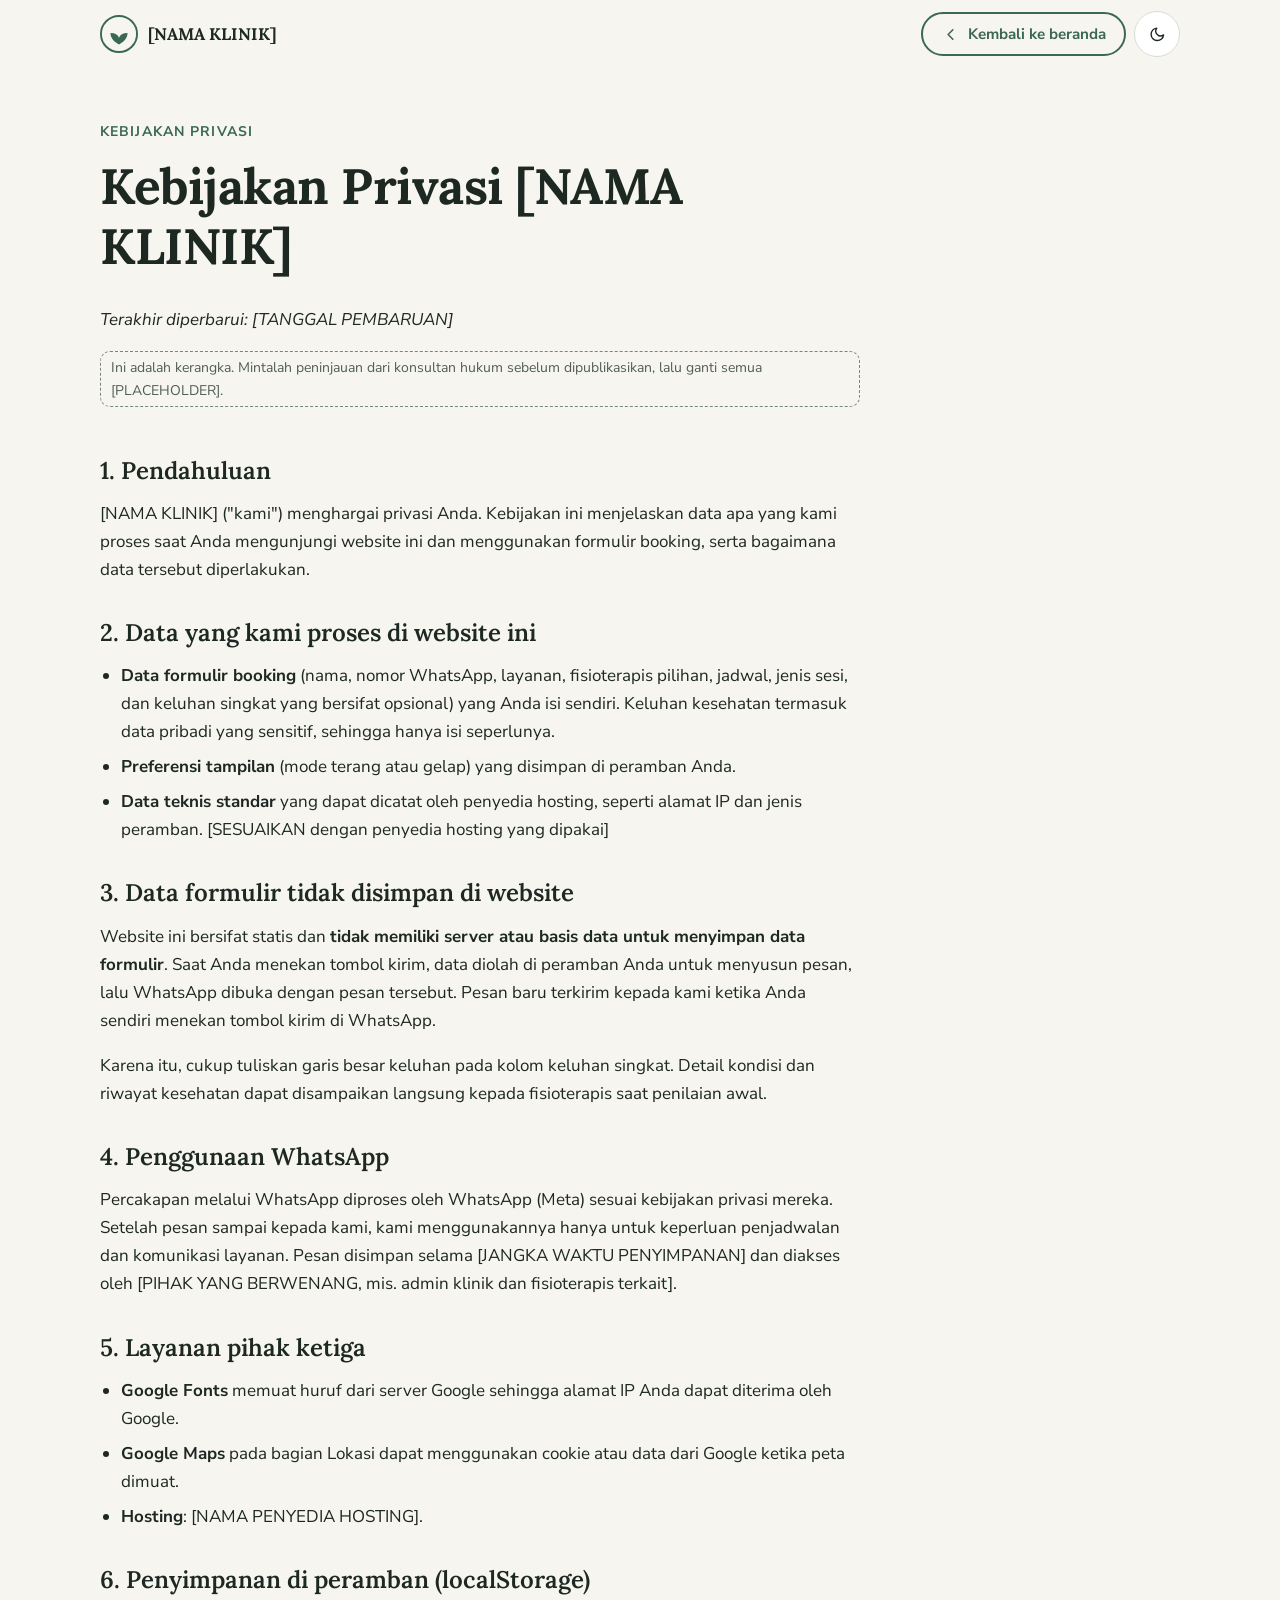
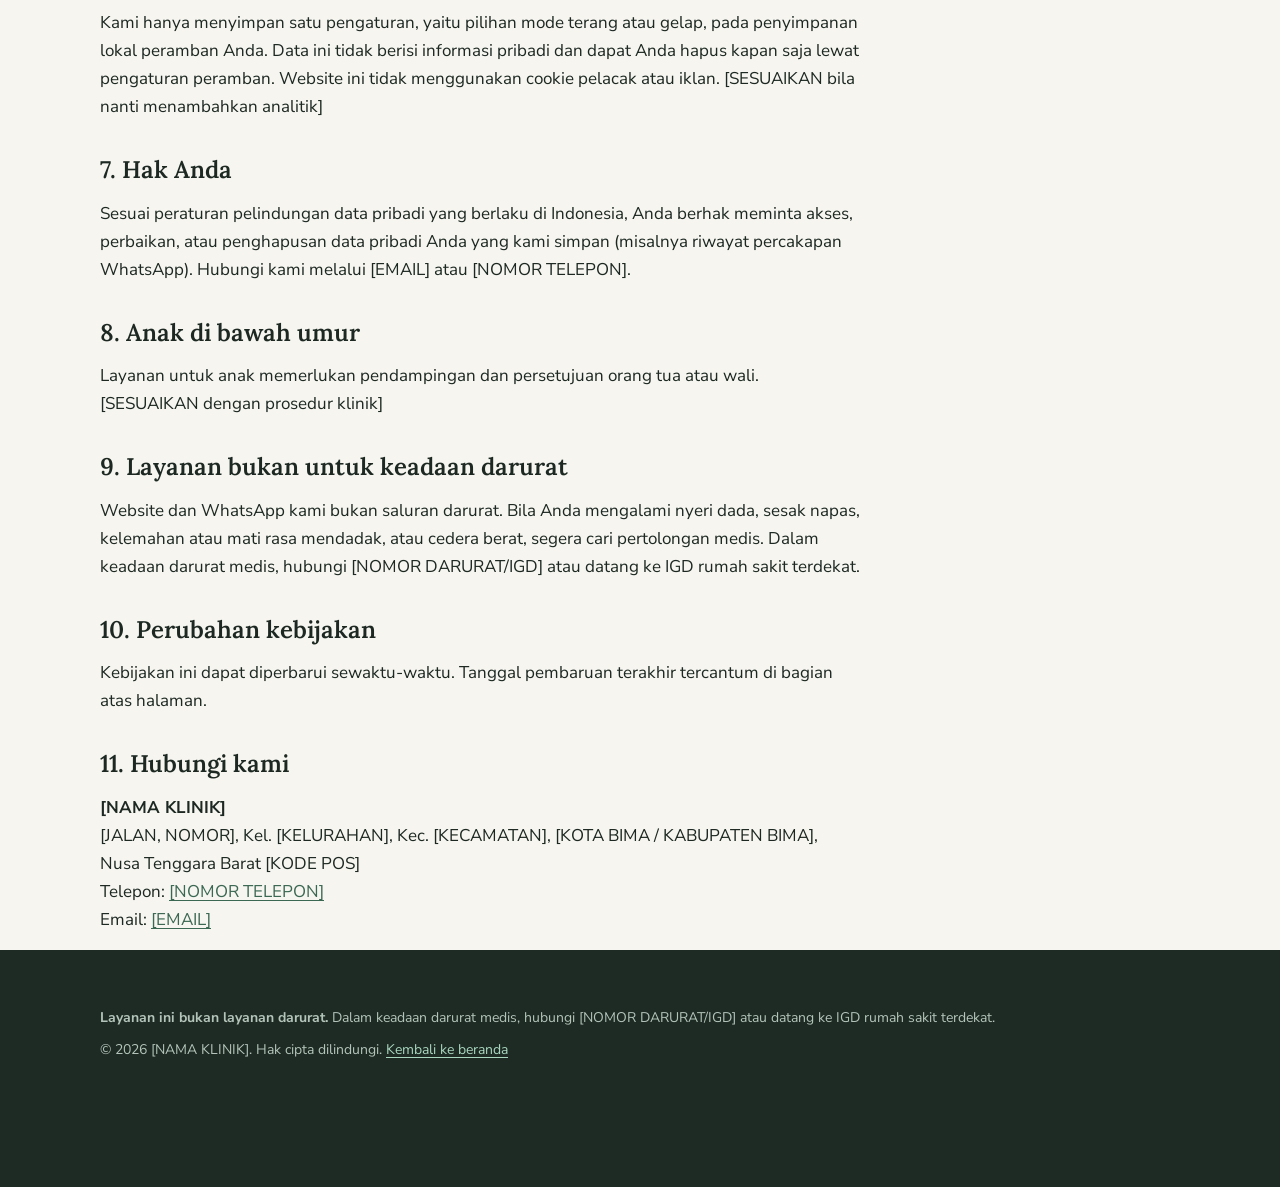
==== privacy.html @ cfab941a "feat: landing page statis klinik fisioterapi Bima, NTB Landing page HTML/CSS/JS vanilla siap deploy " ====
<!DOCTYPE html>
<html lang="id" data-theme="light">
<head>
  <meta charset="utf-8">
  <meta name="viewport" content="width=device-width, initial-scale=1">
  <script>
    (function () {
      var root = document.documentElement, theme = null;
      root.classList.add('js');
      try { theme = localStorage.getItem('theme'); } catch (e) {}
      if (theme !== 'light' && theme !== 'dark') {
        theme = window.matchMedia && window.matchMedia('(prefers-color-scheme: dark)').matches ? 'dark' : 'light';
      }
      root.setAttribute('data-theme', theme);
    })();
  </script>

  <!-- GANTI: [NAMA KLINIK], [DOMAIN] -->
  <title>Kebijakan Privasi | [NAMA KLINIK] Bima, NTB</title>
  <meta name="description" content="Kebijakan privasi [NAMA KLINIK], Bima, NTB: data formulir booking tidak disimpan di website dan dikirim langsung melalui WhatsApp.">
  <meta name="robots" content="index, follow">
  <link rel="canonical" href="https://[DOMAIN]/privacy.html">
  <meta name="theme-color" content="#f6f5f0" media="(prefers-color-scheme: light)">
  <meta name="theme-color" content="#111714" media="(prefers-color-scheme: dark)">
  <meta name="color-scheme" content="light dark">
  <meta property="og:type" content="website">
  <meta property="og:locale" content="id_ID">
  <meta property="og:title" content="Kebijakan Privasi | [NAMA KLINIK]">
  <meta property="og:description" content="Bagaimana [NAMA KLINIK] memperlakukan data Anda.">
  <meta property="og:url" content="https://[DOMAIN]/privacy.html">
  <meta property="og:image" content="https://[DOMAIN]/assets/og-image-fisioterapi-bima.png">
  <meta name="twitter:card" content="summary_large_image">
  <link rel="icon" href="assets/favicon.svg" type="image/svg+xml">
  <link rel="apple-touch-icon" href="assets/apple-touch-icon.png">

  <link rel="preconnect" href="https://fonts.googleapis.com">
  <link rel="preconnect" href="https://fonts.gstatic.com" crossorigin>
  <link rel="stylesheet" href="https://fonts.googleapis.com/css2?family=Lora:wght@500;600;700&family=Nunito+Sans:wght@400;600;700;800&display=swap" media="print" onload="this.media='all'">
  <noscript><link rel="stylesheet" href="https://fonts.googleapis.com/css2?family=Lora:wght@500;600;700&family=Nunito+Sans:wght@400;600;700;800&display=swap"></noscript>
  <link rel="stylesheet" href="css/style.css">
  <script src="js/main.js" defer></script>

  <script type="application/ld+json">
  {
    "@context": "https://schema.org",
    "@type": "BreadcrumbList",
    "itemListElement": [
      { "@type": "ListItem", "position": 1, "name": "Beranda", "item": "https://[DOMAIN]/" },
      { "@type": "ListItem", "position": 2, "name": "Kebijakan Privasi", "item": "https://[DOMAIN]/privacy.html" }
    ]
  }
  </script>
</head>

<body>
  <a class="skip-link" href="#konten">Lewati ke konten</a>

  <svg width="0" height="0" style="position:absolute" aria-hidden="true" focusable="false">
    <defs>
      <symbol id="i-sun" viewBox="0 0 24 24"><circle cx="12" cy="12" r="4"/><path d="M12 2v2M12 20v2M4.93 4.93l1.41 1.41M17.66 17.66l1.41 1.41M2 12h2M20 12h2M6.34 17.66l-1.41 1.41M19.07 4.93l-1.41 1.41"/></symbol>
      <symbol id="i-moon" viewBox="0 0 24 24"><path d="M21 12.79A9 9 0 1 1 11.21 3 7 7 0 0 0 21 12.79z"/></symbol>
      <symbol id="i-left" viewBox="0 0 24 24"><path d="m15 18-6-6 6-6"/></symbol>
    </defs>
  </svg>

  <header class="site-header" id="top">
    <div class="container header-inner">
      <a class="brand" href="index.html" aria-label="[NAMA KLINIK] - ke beranda">
        <svg class="brand-mark" viewBox="0 0 40 40" aria-hidden="true" focusable="false">
          <circle cx="20" cy="20" r="19" fill="none" stroke="currentColor" stroke-width="2"/>
          <path d="M20 31c-6-3-9-7.5-9-12 5 0 8 1.8 9 5 1-3.2 4-5 9-5 0 4.5-3 9-9 12z" fill="currentColor"/>
        </svg>
        <span>[NAMA KLINIK]</span>
      </a>
      <div class="header-actions">
        <a class="btn btn-outline btn-sm" href="index.html"><svg class="icon" aria-hidden="true"><use href="#i-left"/></svg> Kembali ke beranda</a>
        <button class="icon-btn theme-toggle" id="theme-toggle" type="button" aria-label="Beralih ke mode gelap">
          <svg class="icon icon-moon" aria-hidden="true"><use href="#i-moon"/></svg>
          <svg class="icon icon-sun" aria-hidden="true"><use href="#i-sun"/></svg>
        </button>
      </div>
    </div>
  </header>

  <main id="konten" class="section page-top">
    <div class="container">
      <article class="prose">
        <p class="eyebrow">Kebijakan Privasi</p>
        <h1>Kebijakan Privasi [NAMA KLINIK]</h1>
        <p><em>Terakhir diperbarui: [TANGGAL PEMBARUAN]</em></p>
        <p class="placeholder-note">Ini adalah kerangka. Mintalah peninjauan dari konsultan hukum sebelum dipublikasikan, lalu ganti semua [PLACEHOLDER].</p>

        <h2>1. Pendahuluan</h2>
        <p>[NAMA KLINIK] ("kami") menghargai privasi Anda. Kebijakan ini menjelaskan data apa yang kami proses saat Anda mengunjungi website ini dan menggunakan formulir booking, serta bagaimana data tersebut diperlakukan.</p>

        <h2>2. Data yang kami proses di website ini</h2>
        <ul>
          <li><strong>Data formulir booking</strong> (nama, nomor WhatsApp, layanan, fisioterapis pilihan, jadwal, jenis sesi, dan keluhan singkat yang bersifat opsional) yang Anda isi sendiri. Keluhan kesehatan termasuk data pribadi yang sensitif, sehingga hanya isi seperlunya.</li>
          <li><strong>Preferensi tampilan</strong> (mode terang atau gelap) yang disimpan di peramban Anda.</li>
          <li><strong>Data teknis standar</strong> yang dapat dicatat oleh penyedia hosting, seperti alamat IP dan jenis peramban. [SESUAIKAN dengan penyedia hosting yang dipakai]</li>
        </ul>

        <h2>3. Data formulir tidak disimpan di website</h2>
        <p>Website ini bersifat statis dan <strong>tidak memiliki server atau basis data untuk menyimpan data formulir</strong>. Saat Anda menekan tombol kirim, data diolah di peramban Anda untuk menyusun pesan, lalu WhatsApp dibuka dengan pesan tersebut. Pesan baru terkirim kepada kami ketika Anda sendiri menekan tombol kirim di WhatsApp.</p>
        <p>Karena itu, cukup tuliskan garis besar keluhan pada kolom keluhan singkat. Detail kondisi dan riwayat kesehatan dapat disampaikan langsung kepada fisioterapis saat penilaian awal.</p>

        <h2>4. Penggunaan WhatsApp</h2>
        <p>Percakapan melalui WhatsApp diproses oleh WhatsApp (Meta) sesuai kebijakan privasi mereka. Setelah pesan sampai kepada kami, kami menggunakannya hanya untuk keperluan penjadwalan dan komunikasi layanan. Pesan disimpan selama [JANGKA WAKTU PENYIMPANAN] dan diakses oleh [PIHAK YANG BERWENANG, mis. admin klinik dan fisioterapis terkait].</p>

        <h2>5. Layanan pihak ketiga</h2>
        <ul>
          <li><strong>Google Fonts</strong> memuat huruf dari server Google sehingga alamat IP Anda dapat diterima oleh Google.</li>
          <li><strong>Google Maps</strong> pada bagian Lokasi dapat menggunakan cookie atau data dari Google ketika peta dimuat.</li>
          <li><strong>Hosting</strong>: [NAMA PENYEDIA HOSTING].</li>
        </ul>

        <h2>6. Penyimpanan di peramban (localStorage)</h2>
        <p>Kami hanya menyimpan satu pengaturan, yaitu pilihan mode terang atau gelap, pada penyimpanan lokal peramban Anda. Data ini tidak berisi informasi pribadi dan dapat Anda hapus kapan saja lewat pengaturan peramban. Website ini tidak menggunakan cookie pelacak atau iklan. [SESUAIKAN bila nanti menambahkan analitik]</p>

        <h2>7. Hak Anda</h2>
        <p>Sesuai peraturan pelindungan data pribadi yang berlaku di Indonesia, Anda berhak meminta akses, perbaikan, atau penghapusan data pribadi Anda yang kami simpan (misalnya riwayat percakapan WhatsApp). Hubungi kami melalui [EMAIL] atau [NOMOR TELEPON].</p>

        <h2>8. Anak di bawah umur</h2>
        <p>Layanan untuk anak memerlukan pendampingan dan persetujuan orang tua atau wali. [SESUAIKAN dengan prosedur klinik]</p>

        <h2>9. Layanan bukan untuk keadaan darurat</h2>
        <p>Website dan WhatsApp kami bukan saluran darurat. Bila Anda mengalami nyeri dada, sesak napas, kelemahan atau mati rasa mendadak, atau cedera berat, segera cari pertolongan medis. Dalam keadaan darurat medis, hubungi [NOMOR DARURAT/IGD] atau datang ke IGD rumah sakit terdekat.</p>

        <h2>10. Perubahan kebijakan</h2>
        <p>Kebijakan ini dapat diperbarui sewaktu-waktu. Tanggal pembaruan terakhir tercantum di bagian atas halaman.</p>

        <h2>11. Hubungi kami</h2>
        <address>
          <strong>[NAMA KLINIK]</strong><br>
          [JALAN, NOMOR], Kel. [KELURAHAN], Kec. [KECAMATAN], [KOTA BIMA / KABUPATEN BIMA], Nusa Tenggara Barat [KODE POS]<br>
          Telepon: <a href="#" data-tel-link><span data-config-text="phone">[NOMOR TELEPON]</span></a><br>
          Email: <a href="#" data-mail-link><span data-config-text="email">[EMAIL]</span></a>
        </address>
      </article>
    </div>
  </main>

  <footer class="site-footer">
    <div class="container">
      <div class="footer-bottom" style="border-top:0;margin-top:0;padding-top:0">
        <p><strong>Layanan ini bukan layanan darurat.</strong> Dalam keadaan darurat medis, hubungi [NOMOR DARURAT/IGD] atau datang ke IGD rumah sakit terdekat.</p>
        <p>&copy; <span data-year>2026</span> [NAMA KLINIK]. Hak cipta dilindungi. <a href="index.html">Kembali ke beranda</a></p>
      </div>
    </div>
  </footer>
</body>
</html>
---- css/style.css ----
/* =====================================================================
   style.css — Landing page klinik terapi, Bima (NTB)
   Struktur:
   1. Design tokens (warna, font, ukuran)  <-- GANTI WARNA BRAND DI SINI
   2. Reset & dasar
   3. Layout & utilitas
   4. Tombol & ikon
   5. Header & navigasi
   6. Hero
   7. Section: Tentang, Layanan, Tim, Alur, Paket
   8. Testimoni (carousel), FAQ
   9. Form booking, Lokasi, Footer
   10. FAB (WhatsApp & kembali ke atas), animasi, halaman privasi
   Semua warna WAJIB lewat CSS variables di bagian 1.
   ===================================================================== */

/* ---------- 1. DESIGN TOKENS ---------- */
:root {
  color-scheme: light;

  /* Font (maks. 2 keluarga, dengan fallback) */
  --font-body: "Nunito Sans", system-ui, -apple-system, "Segoe UI", Roboto, "Helvetica Neue", Arial, sans-serif;
  --font-head: "Lora", Georgia, "Times New Roman", serif;

  /* Ukuran */
  --container: 1120px;
  --radius: 18px;
  --radius-sm: 10px;
  --header-h: 68px;

  /* Warna — MODE TERANG (palet sage green + soft blue + warm neutral) */
  --bg: #f6f5f0;
  --bg-alt: #ecf0ea;
  --surface: #ffffff;
  --surface-2: #f1f4ef;
  --text: #1d2822;
  --muted: #505e56;
  --line: #d5ddd6;
  --field-border: #78877e;

  --primary: #3b6853;
  --primary-hover: #2d5241;
  --on-primary: #ffffff;
  --primary-soft: #dfebe3;
  --accent: #4c7ba8;
  --accent-soft: #dce8f3;

  --wa: #1b7f55;
  --wa-hover: #146542;
  --on-wa: #ffffff;

  --ok: #1b7f55;
  --closed: #b3402f;
  --danger: #b3261e;
  --focus: #1f5fbf;

  --warn-bg: #fff4db;
  --warn-text: #5c4300;
  --warn-line: #e8d29a;

  --header-bg: color-mix(in srgb, var(--bg) 88%, transparent);
  --shadow: 0 8px 28px rgba(29, 40, 34, 0.09);
  --shadow-sm: 0 2px 8px rgba(29, 40, 34, 0.07);

  --footer-bg: #1d2b24;
  --footer-text: #e4ece7;
  --footer-muted: #b4c4ba;
  --footer-link: #a9d6bf;
  --footer-line: #34463c;

  --img-filter: none;
}

/* Warna — MODE GELAP */
[data-theme="dark"] {
  color-scheme: dark;

  --bg: #111714;
  --bg-alt: #161e1a;
  --surface: #1b241f;
  --surface-2: #222d27;
  --text: #e9efeb;
  --muted: #aab9b0;
  --line: #33423a;
  --field-border: #7e9087;

  --primary: #8ec5aa;
  --primary-hover: #a6d4be;
  --on-primary: #0d1a13;
  --primary-soft: #243a2f;
  --accent: #86b1db;
  --accent-soft: #22364a;

  --wa: #4fc38a;
  --wa-hover: #6ad3a0;
  --on-wa: #07150e;

  --ok: #5fd39a;
  --closed: #f08a78;
  --danger: #ff9c8f;
  --focus: #8db8ff;

  --warn-bg: #352b10;
  --warn-text: #f3dfa6;
  --warn-line: #5b4a1c;

  --shadow: 0 8px 28px rgba(0, 0, 0, 0.4);
  --shadow-sm: 0 2px 8px rgba(0, 0, 0, 0.35);

  --footer-bg: #0c110f;
  --footer-text: #e4ece7;
  --footer-muted: #a9b9af;
  --footer-link: #9fd2b8;
  --footer-line: #25322b;

  --img-filter: brightness(0.9) contrast(1.02);
}

/* ---------- 2. RESET & DASAR ---------- */
*, *::before, *::after { box-sizing: border-box; }

html {
  -webkit-text-size-adjust: 100%;
  scroll-padding-top: calc(var(--header-h) + 12px);
}
@media (prefers-reduced-motion: no-preference) {
  html { scroll-behavior: smooth; }
}

body {
  margin: 0;
  font-family: var(--font-body);
  font-size: 1.0625rem;
  line-height: 1.65;
  color: var(--text);
  background: var(--bg);
  overflow-x: hidden;
}

img, svg { max-width: 100%; }
img { height: auto; display: block; }
[data-theme="dark"] img, [data-theme="dark"] .illus { filter: var(--img-filter); }

h1, h2, h3, h4 { font-family: var(--font-head); line-height: 1.2; margin: 0 0 .6em; color: var(--text); }
h4 { font-size: 1.2rem; font-weight: 600; margin-bottom: .4em; }
h1 { font-size: clamp(2rem, 5.2vw, 3.1rem); font-weight: 700; letter-spacing: -0.01em; }
h2 { font-size: clamp(1.65rem, 3.8vw, 2.25rem); font-weight: 600; }
h3 { font-size: 1.2rem; font-weight: 600; }
p { margin: 0 0 1em; }
ul, ol { margin: 0; padding: 0; }

a { color: var(--primary); text-underline-offset: 0.2em; }
a:hover { color: var(--primary-hover); }

:focus-visible {
  outline: 3px solid var(--focus);
  outline-offset: 3px;
  border-radius: 6px;
}

.skip-link {
  position: absolute; left: 12px; top: -80px; z-index: 200;
  background: var(--primary); color: var(--on-primary);
  padding: .7rem 1.1rem; border-radius: var(--radius-sm); font-weight: 700; text-decoration: none;
}
.skip-link:focus { top: 12px; color: var(--on-primary); }

.visually-hidden {
  position: absolute !important; width: 1px; height: 1px; overflow: hidden;
  clip: rect(0 0 0 0); clip-path: inset(50%); white-space: nowrap;
}

/* Transisi warna saat ganti tema (kelas dipasang sebentar oleh JS) */
html.theme-anim *, html.theme-anim *::before, html.theme-anim *::after {
  transition: background-color .3s ease, color .3s ease, border-color .3s ease, fill .3s ease, stroke .3s ease !important;
}

/* ---------- 3. LAYOUT & UTILITAS ---------- */
.container { width: 100%; max-width: var(--container); margin-inline: auto; padding-inline: 20px; }

.section { padding-block: clamp(3.5rem, 8vw, 6rem); }
.section-alt { background: var(--bg-alt); }
.section-head { max-width: 680px; margin-bottom: 2.5rem; }
.section-head p { color: var(--muted); font-size: 1.1rem; margin-bottom: 0; }

.eyebrow {
  display: inline-block; margin: 0 0 .9rem;
  font-size: .875rem; font-weight: 700; letter-spacing: .08em; text-transform: uppercase;
  color: var(--primary);
}

.grid { display: grid; gap: 1.25rem; }
.grid-auto { grid-template-columns: repeat(auto-fit, minmax(min(100%, 300px), 1fr)); }

.card {
  background: var(--surface); border: 1px solid var(--line); border-radius: var(--radius);
  padding: 1.6rem; box-shadow: var(--shadow-sm);
}
.card h3 { margin-bottom: .4em; }
.card p:last-child { margin-bottom: 0; }

.placeholder-note {
  display: inline-block; font-size: .875rem; color: var(--muted);
  border: 1px dashed var(--field-border); border-radius: var(--radius-sm); padding: .25rem .6rem;
}

.badge {
  display: inline-block; font-size: .875rem; font-weight: 700;
  padding: .2rem .7rem; border-radius: 999px;
  background: var(--primary); color: var(--on-primary);
}

/* ---------- 4. TOMBOL & IKON ---------- */
.icon { width: 1.25em; height: 1.25em; flex: none; fill: none; stroke: currentColor; stroke-width: 2; stroke-linecap: round; stroke-linejoin: round; }

.btn {
  display: inline-flex; align-items: center; justify-content: center; gap: .55rem;
  min-height: 48px; padding: .7rem 1.4rem;
  font: inherit; font-weight: 700; line-height: 1.2; text-align: center; text-decoration: none;
  border: 2px solid transparent; border-radius: 999px; cursor: pointer;
  transition: background-color .2s, color .2s, border-color .2s, transform .2s;
}
.btn:hover { transform: translateY(-1px); }
.btn-wa { background: var(--wa); color: var(--on-wa); }
.btn-wa:hover { background: var(--wa-hover); color: var(--on-wa); }
.btn-primary { background: var(--primary); color: var(--on-primary); }
.btn-primary:hover { background: var(--primary-hover); color: var(--on-primary); }
.btn-outline { background: transparent; color: var(--primary); border-color: var(--primary); }
.btn-outline:hover { background: var(--primary-soft); color: var(--primary); }
.btn-block { width: 100%; }
.btn-sm { min-height: 44px; padding: .55rem 1.1rem; font-size: .95rem; }

.icon-btn {
  display: inline-grid; place-items: center; width: 46px; height: 46px; padding: 0;
  background: var(--surface); color: var(--text); border: 1.5px solid var(--line); border-radius: 50%; cursor: pointer;
}
.icon-btn:hover { background: var(--primary-soft); }

/* ---------- 5. HEADER & NAVIGASI ---------- */
.site-header {
  position: sticky; top: 0; z-index: 100;
  background: var(--header-bg);
  -webkit-backdrop-filter: saturate(1.4) blur(12px); backdrop-filter: saturate(1.4) blur(12px);
  border-bottom: 1px solid transparent;
}
.site-header.is-scrolled { border-bottom-color: var(--line); box-shadow: var(--shadow-sm); }
.header-inner { display: flex; align-items: center; gap: 1rem; min-height: var(--header-h); }

.brand { display: inline-flex; align-items: center; gap: .6rem; min-width: 0; text-decoration: none; color: var(--text); font-family: var(--font-head); font-weight: 700; font-size: 1.05rem; line-height: 1.2; margin-right: auto; }
.brand:hover { color: var(--text); }
/* Nama klinik panjang dibatasi 2 baris agar tinggi header tetap = --header-h */
.brand span { display: -webkit-box; -webkit-box-orient: vertical; -webkit-line-clamp: 2; line-clamp: 2; overflow: hidden; }
.brand-mark { width: 38px; height: 38px; color: var(--primary); flex: none; }

.nav ul { list-style: none; display: flex; gap: .25rem; }
.nav a:not(.btn) {
  display: block; padding: .5rem .8rem; border-radius: 999px;
  color: var(--text); text-decoration: none; font-weight: 600; font-size: .95rem;
}
.nav a:not(.btn):hover { background: var(--primary-soft); }
.nav a[aria-current="true"] { background: var(--primary-soft); color: var(--primary); }

.header-actions { display: flex; align-items: center; gap: .5rem; }
.nav-toggle { display: none; }

/* Ikon tema: bulan di mode terang, matahari di mode gelap */
.theme-toggle .icon-sun { display: none; }
[data-theme="dark"] .theme-toggle .icon-sun { display: block; }
[data-theme="dark"] .theme-toggle .icon-moon { display: none; }

/* Ikon hamburger berubah jadi "X" saat menu terbuka */
.nav-toggle .icon-close { display: none; }
.nav-toggle[aria-expanded="true"] .icon-close { display: block; }
.nav-toggle[aria-expanded="true"] .icon-menu { display: none; }

.nav-cta { margin-left: .75rem; white-space: nowrap; }

/* Breakpoint nav desktop = 1181px (7 tautan + CTA + nama klinik panjang butuh ±1100px). Samakan dengan js/main.js */
@media (min-width: 1181px) {
  .nav { display: flex; align-items: center; order: 2; }
  .header-actions { order: 3; }
}
@media (max-width: 1180px) {
  .js .nav-toggle { display: inline-grid; }
  .nav { order: 4; }
  .js .nav {
    display: none; position: absolute; left: 0; right: 0; top: 100%;
    background: var(--surface); border-bottom: 1px solid var(--line); box-shadow: var(--shadow);
    padding: 1rem 20px 1.4rem; max-height: calc(100vh - var(--header-h)); overflow-y: auto;
  }
  .js .nav.is-open { display: block; }
  .nav ul { flex-direction: column; margin-bottom: 1rem; }
  .nav a:not(.btn) { padding: .8rem 1rem; border-radius: var(--radius-sm); }
  .nav-cta { margin-left: 0; width: 100%; }
}
@media (max-width: 1180px) {
  html:not(.js) .nav { width: 100%; padding-bottom: 1rem; }
  html:not(.js) .header-inner { flex-wrap: wrap; }
  html:not(.js) .nav ul { flex-direction: row; flex-wrap: wrap; }
}

/* ---------- 6. HERO ---------- */
.hero {
  padding-block: clamp(2.5rem, 7vw, 5rem) clamp(2rem, 5vw, 3.5rem);
  background: linear-gradient(180deg, var(--primary-soft) 0%, var(--bg) 100%);
}
.hero-grid { display: grid; gap: 2.5rem; align-items: center; }
.hero .lead { font-size: 1.15rem; color: var(--muted); max-width: 40ch; }
.cta-row { display: flex; flex-wrap: wrap; gap: .8rem; margin: 1.6rem 0 1.4rem; }
@media (max-width: 600px) { .cta-row .btn { flex: 1 1 100%; } }
.hero-points { list-style: none; display: grid; gap: .5rem; margin-bottom: 1.2rem; }
.hero-points li { display: flex; gap: .6rem; align-items: flex-start; color: var(--text); }
.hero-points .icon { color: var(--primary); margin-top: .2em; }
.hero-art { width: 100%; max-width: 520px; margin-inline: auto; }

.open-status {
  display: inline-flex; align-items: center; gap: .55rem;
  background: var(--surface); border: 1px solid var(--line); border-radius: 999px;
  padding: .35rem .9rem; font-size: .95rem; font-weight: 600; margin: 0;
}
.status-dot { width: 10px; height: 10px; border-radius: 50%; background: var(--muted); flex: none; }
.open-status.is-open .status-dot { background: var(--ok); }
.open-status.is-closed .status-dot { background: var(--closed); }

@media (min-width: 900px) {
  .hero-grid { grid-template-columns: 1.1fr .9fr; gap: 3rem; }
}

/* ---------- 7. TENTANG, LAYANAN, TIM, ALUR, PAKET ---------- */
.about-grid { display: grid; gap: 2rem; }
@media (min-width: 900px) { .about-grid { grid-template-columns: 1fr 1fr; gap: 3rem; } }
.vision {
  font-family: var(--font-head); font-size: 1.3rem; line-height: 1.5;
  border-left: 4px solid var(--primary); padding-left: 1.2rem; margin: 1.5rem 0;
}
.values { list-style: none; display: grid; gap: 1rem; grid-template-columns: repeat(auto-fit, minmax(min(100%, 220px), 1fr)); margin-top: 1.5rem; }
.values li { display: flex; gap: .8rem; align-items: flex-start; }
.values strong { display: block; }
.values span { color: var(--muted); font-size: .95rem; }

.icon-badge {
  display: grid; place-items: center; width: 48px; height: 48px; border-radius: 50%;
  background: var(--primary-soft); color: var(--primary); flex: none; margin-bottom: 1rem;
}
.values .icon-badge { margin-bottom: 0; width: 42px; height: 42px; }
.approach .card { background: var(--surface); }

.service { display: flex; flex-direction: column; }
.service-meta { margin: .8rem 0 1.2rem; display: grid; gap: .7rem; font-size: .95rem; color: var(--muted); }
.service-meta dt { font-weight: 700; color: var(--text); }
.service-meta dd { margin: 0; }
.service .btn { margin-top: auto; }

.therapist { text-align: center; display: flex; flex-direction: column; }
.therapist img { width: 100%; max-width: 220px; aspect-ratio: 1; object-fit: cover; border-radius: 50%; margin: 0 auto 1.1rem; border: 4px solid var(--primary-soft); }
.therapist .role { color: var(--primary); font-weight: 700; margin-bottom: .3rem; }
.therapist .license { font-size: .875rem; color: var(--muted); }
.therapist .btn { margin-top: auto; }

/* Stepper alur konsultasi: vertikal di ponsel, horizontal di desktop */
.steps { list-style: none; display: grid; gap: 1.5rem; counter-reset: step; }
.step { position: relative; padding-left: 66px; counter-increment: step; }
.step::before {
  content: counter(step); position: absolute; left: 0; top: 0;
  display: grid; place-items: center; width: 46px; height: 46px; border-radius: 50%;
  background: var(--primary); color: var(--on-primary); font-weight: 800; font-size: 1.1rem;
}
.step::after { content: ""; position: absolute; left: 22px; top: 52px; bottom: -1.5rem; width: 2px; background: var(--line); }
.step:last-child::after { display: none; }
.step h3 { margin-bottom: .25em; }
.step p { margin: 0; color: var(--muted); }
@media (min-width: 900px) {
  .steps { grid-template-columns: repeat(4, 1fr); }
  .step { padding-left: 0; padding-top: 66px; }
  .step::after { left: 60px; right: -1.5rem; top: 22px; bottom: auto; width: auto; height: 2px; }
}

.packages { align-items: stretch; }
.package { position: relative; display: flex; flex-direction: column; }
.package.featured { border: 2px solid var(--primary); box-shadow: var(--shadow); }
.package .badge { position: absolute; top: -.8rem; left: 1.4rem; }
.price { font-family: var(--font-head); font-size: 1.9rem; font-weight: 700; margin: .4rem 0 1rem; }
.price small { font-family: var(--font-body); font-size: .875rem; font-weight: 400; color: var(--muted); }
.checklist { list-style: none; display: grid; gap: .55rem; margin-bottom: 1.5rem; }
.checklist li { display: flex; gap: .6rem; align-items: flex-start; }
.checklist .icon { color: var(--primary); margin-top: .2em; }
.package .btn { margin-top: auto; }
.price-note { margin-top: 1.5rem; color: var(--muted); font-size: .95rem; }

/* ---------- 8. TESTIMONI & FAQ ---------- */
.carousel { max-width: 760px; margin-inline: auto; }
.carousel-track {
  display: flex; gap: 16px; overflow-x: auto; position: relative;
  scroll-snap-type: x mandatory; scrollbar-width: none; -webkit-overflow-scrolling: touch;
  border-radius: var(--radius);
}
.carousel-track::-webkit-scrollbar { display: none; }
.slide { flex: 0 0 100%; scroll-snap-align: start; margin: 0; }
.slide .card { height: 100%; padding: 2rem; }
.slide blockquote { margin: 0 0 1.2rem; font-family: var(--font-head); font-size: 1.2rem; line-height: 1.55; }
.slide figcaption { display: flex; align-items: center; gap: .8rem; font-weight: 700; }
.avatar-initial {
  display: grid; place-items: center; width: 44px; height: 44px; border-radius: 50%;
  background: var(--accent-soft); color: var(--text); font-weight: 800; font-size: .95rem;
}
.sample-tag { display: block; margin-top: 1rem; }
.carousel-controls { display: flex; align-items: center; justify-content: center; gap: .6rem; margin-top: 1.2rem; flex-wrap: wrap; }
.dots { display: flex; gap: .2rem; }
.dot { width: 44px; height: 44px; display: grid; place-items: center; background: none; border: 0; cursor: pointer; padding: 0; }
.dot::before { content: ""; width: 12px; height: 12px; border-radius: 50%; border: 2px solid var(--primary); background: transparent; }
.dot[aria-current="true"]::before { background: var(--primary); }
.carousel-controls .icon-btn { width: 44px; height: 44px; }

.faq-list { max-width: 820px; display: grid; gap: .8rem; }
.faq-item { background: var(--surface); border: 1px solid var(--line); border-radius: var(--radius-sm); }
.faq-item summary {
  display: flex; align-items: center; justify-content: space-between; gap: 1rem;
  min-height: 56px; padding: .8rem 1.2rem; cursor: pointer; list-style: none; font-weight: 700;
}
.faq-item summary::-webkit-details-marker { display: none; }
.faq-item summary .icon { color: var(--primary); transition: transform .25s; }
.faq-item[open] summary .icon { transform: rotate(180deg); }
.faq-item[open] summary { color: var(--primary); }
.faq-answer { padding: 0 1.2rem 1.2rem; color: var(--muted); }
.faq-answer p { margin: 0; }

/* ---------- 9. FORM BOOKING, LOKASI, FOOTER ---------- */
.booking-grid { display: grid; gap: 2rem; }
@media (min-width: 900px) { .booking-grid { grid-template-columns: .8fr 1.2fr; gap: 3rem; align-items: start; } }

.notice {
  background: var(--warn-bg); color: var(--warn-text);
  border: 1px solid var(--warn-line); border-radius: var(--radius-sm);
  padding: .9rem 1.1rem; font-size: .95rem; margin-top: 1.2rem;
}
.notice strong { font-weight: 800; }

.form { display: grid; gap: 1.1rem; }
.field { display: grid; gap: .35rem; }
.field label, .field legend { font-weight: 700; font-size: .95rem; }
.field .hint { font-size: .875rem; color: var(--muted); }
.req { color: var(--danger); }
fieldset.field { border: 0; padding: 0; margin: 0; min-width: 0; }
.field-row { display: grid; gap: 1rem; }
@media (min-width: 600px) { .field-row { grid-template-columns: 1fr 1fr; } }

input[type="text"], input[type="tel"], input[type="date"], input[type="time"], select, textarea {
  width: 100%; min-height: 48px; padding: .65rem .9rem;
  font: inherit; font-size: 1rem; color: var(--text);
  background: var(--surface); border: 1.5px solid var(--field-border); border-radius: var(--radius-sm);
}
textarea { min-height: 110px; resize: vertical; }
input:focus-visible, select:focus-visible, textarea:focus-visible { outline-offset: 1px; }
[aria-invalid="true"] { border-color: var(--danger); border-width: 2px; }
.field-error { margin: 0; font-size: .875rem; font-weight: 600; color: var(--danger); }
.field-error:empty { display: none; }

.choice-group { display: flex; flex-wrap: wrap; gap: .6rem; }
.choice {
  display: inline-flex; align-items: center; gap: .55rem; min-height: 48px;
  padding: .5rem 1rem; background: var(--surface); border: 1.5px solid var(--field-border);
  border-radius: 999px; cursor: pointer; font-weight: 600;
}
.choice input { width: 20px; height: 20px; accent-color: var(--primary); margin: 0; }
.choice:has(input:checked) { border-color: var(--primary); background: var(--primary-soft); }
.choice:has(input:focus-visible) { outline: 3px solid var(--focus); outline-offset: 2px; }
.choice input:focus-visible { outline: none; }
.consent { display: flex; gap: .7rem; align-items: flex-start; font-size: .95rem; }
.consent input { width: 22px; height: 22px; margin-top: .15rem; accent-color: var(--primary); flex: none; }

.form-status { margin: 0; padding: .9rem 1.1rem; border-radius: var(--radius-sm); background: var(--primary-soft); font-weight: 600; }
.form-status:empty { display: none; }

.location-grid { display: grid; gap: 2rem; }
@media (min-width: 900px) { .location-grid { grid-template-columns: 1.1fr .9fr; gap: 3rem; } }
.map-wrap { border: 1px solid var(--line); border-radius: var(--radius); overflow: hidden; background: var(--surface-2); box-shadow: var(--shadow-sm); }
.map-wrap iframe { display: block; width: 100%; aspect-ratio: 4 / 3; min-height: 320px; border: 0; }
[data-theme="dark"] .map-wrap iframe { filter: var(--img-filter); }
.map-caption { margin: 0; padding: .8rem 1.1rem; font-size: .875rem; color: var(--muted); }

address { font-style: normal; }
.info-list { list-style: none; display: grid; gap: 1rem; margin-bottom: 1.5rem; }
.info-list li { display: flex; gap: .8rem; align-items: flex-start; }
.info-list .icon { color: var(--primary); margin-top: .25em; }
.hours { display: grid; gap: .1rem; margin: .5rem 0 0; padding: 0; }
.hours div { display: flex; justify-content: space-between; gap: 1rem; padding: .35rem .6rem; border-radius: 8px; }
.hours dt, .hours dd { margin: 0; }
.hours .is-today { background: var(--primary-soft); font-weight: 700; }
.directions { margin: 1rem 0 0; padding-left: 1.2rem; color: var(--muted); }
.directions li { margin-bottom: .4rem; }
.directions strong { color: var(--text); }
.btn-row { display: flex; flex-wrap: wrap; gap: .7rem; margin-top: 1.4rem; }

.site-footer { background: var(--footer-bg); color: var(--footer-text); padding: 3.5rem 0 calc(2rem + 84px); }
.site-footer a { color: var(--footer-link); }
.site-footer a:hover { color: var(--footer-text); }
.site-footer h2 { font-size: 1.05rem; font-family: var(--font-body); font-weight: 800; color: var(--footer-text); margin-bottom: .8rem; }
.footer-grid { display: grid; gap: 2rem; grid-template-columns: repeat(auto-fit, minmax(min(100%, 230px), 1fr)); }
.footer-grid p, .footer-grid li { color: var(--footer-muted); font-size: .95rem; }
.footer-links { list-style: none; display: grid; gap: .2rem; }
.footer-links a { display: inline-block; padding-block: .4rem; }
.footer-links .icon { vertical-align: -0.2em; margin-right: .4rem; }
.socials { display: flex; gap: .6rem; margin-top: .8rem; }
.socials a { display: grid; place-items: center; width: 44px; height: 44px; border: 1.5px solid var(--footer-line); border-radius: 50%; }
.footer-bottom { border-top: 1px solid var(--footer-line); margin-top: 2.5rem; padding-top: 1.5rem; font-size: .875rem; color: var(--footer-muted); }
.footer-bottom p { margin-bottom: .6rem; }
.site-footer .brand { color: var(--footer-text); margin-bottom: .8rem; }
.site-footer .brand-mark { color: var(--footer-link); }

/* ---------- 10. FAB, ANIMASI, HALAMAN PRIVASI ---------- */
.fab-stack {
  position: fixed; z-index: 90; display: flex; flex-direction: column; align-items: flex-end; gap: 12px;
  right: calc(16px + env(safe-area-inset-right, 0px));
  bottom: calc(16px + env(safe-area-inset-bottom, 0px));
}
.fab-top {
  display: grid; place-items: center; width: 46px; height: 46px; border-radius: 50%;
  background: var(--surface); color: var(--text); border: 1.5px solid var(--line); box-shadow: var(--shadow);
  opacity: 0; visibility: hidden; transform: translateY(8px);
  transition: opacity .25s, transform .25s, visibility .25s;
}
.fab-top.is-visible { opacity: 1; visibility: visible; transform: none; }
.fab-top:hover { background: var(--primary-soft); color: var(--text); }

.fab-wa-wrap { position: relative; }
.fab-wa {
  position: relative; display: grid; place-items: center; width: 60px; height: 60px; border-radius: 50%;
  background: var(--wa); color: var(--on-wa); box-shadow: var(--shadow); text-decoration: none;
}
.fab-wa:hover { background: var(--wa-hover); color: var(--on-wa); }
.fab-wa .icon { width: 32px; height: 32px; }
.fab-tooltip {
  position: absolute; right: 72px; top: 50%; transform: translateY(-50%);
  white-space: nowrap; padding: .4rem .8rem; border-radius: 8px; font-size: .875rem; font-weight: 700;
  background: var(--text); color: var(--bg); pointer-events: none;
  opacity: 0; visibility: hidden; transition: opacity .2s;
}
.fab-wa-wrap:hover .fab-tooltip, .fab-wa:focus-visible + .fab-tooltip { opacity: 1; visibility: visible; }
@media (prefers-reduced-motion: no-preference) {
  .fab-wa::after {
    content: ""; position: absolute; inset: 0; border-radius: 50%; border: 2px solid var(--wa);
    animation: wa-pulse 2.6s ease-out infinite;
  }
  @keyframes wa-pulse { 0% { transform: scale(1); opacity: .7; } 100% { transform: scale(1.5); opacity: 0; } }

  /* Fade-in saat scroll (hanya aktif bila JS berjalan) */
  .js .reveal { opacity: 0; transform: translateY(18px); transition: opacity .45s cubic-bezier(.16, 1, .3, 1), transform .45s cubic-bezier(.16, 1, .3, 1); }
  .js .reveal.is-visible { opacity: 1; transform: none; }
}

/* Halaman Kebijakan Privasi */
.prose { max-width: 760px; }
.prose h2 { margin-top: 2.2rem; font-size: 1.5rem; }
.prose ul { padding-left: 1.3rem; margin-bottom: 1em; }
.prose li { margin-bottom: .4em; }
.page-top { padding-block: 3rem 1rem; }

@media (prefers-reduced-motion: reduce) {
  *, *::before, *::after { animation: none !important; transition: none !important; scroll-behavior: auto !important; }
}

/* ---------- 11. VARIASI VISUAL (hirarki antar-section) ---------- */
.section-tint { background: var(--primary-soft); }
.section-tint .step::after { background: color-mix(in srgb, var(--primary) 40%, transparent); }
.section-tint .step p { color: var(--text); }
.form.card, .map-wrap { border-radius: 28px; }
@media (min-width: 900px) { .package.featured { translate: 0 -12px; } }
[data-theme="dark"] .therapist img { filter: brightness(0.82); }
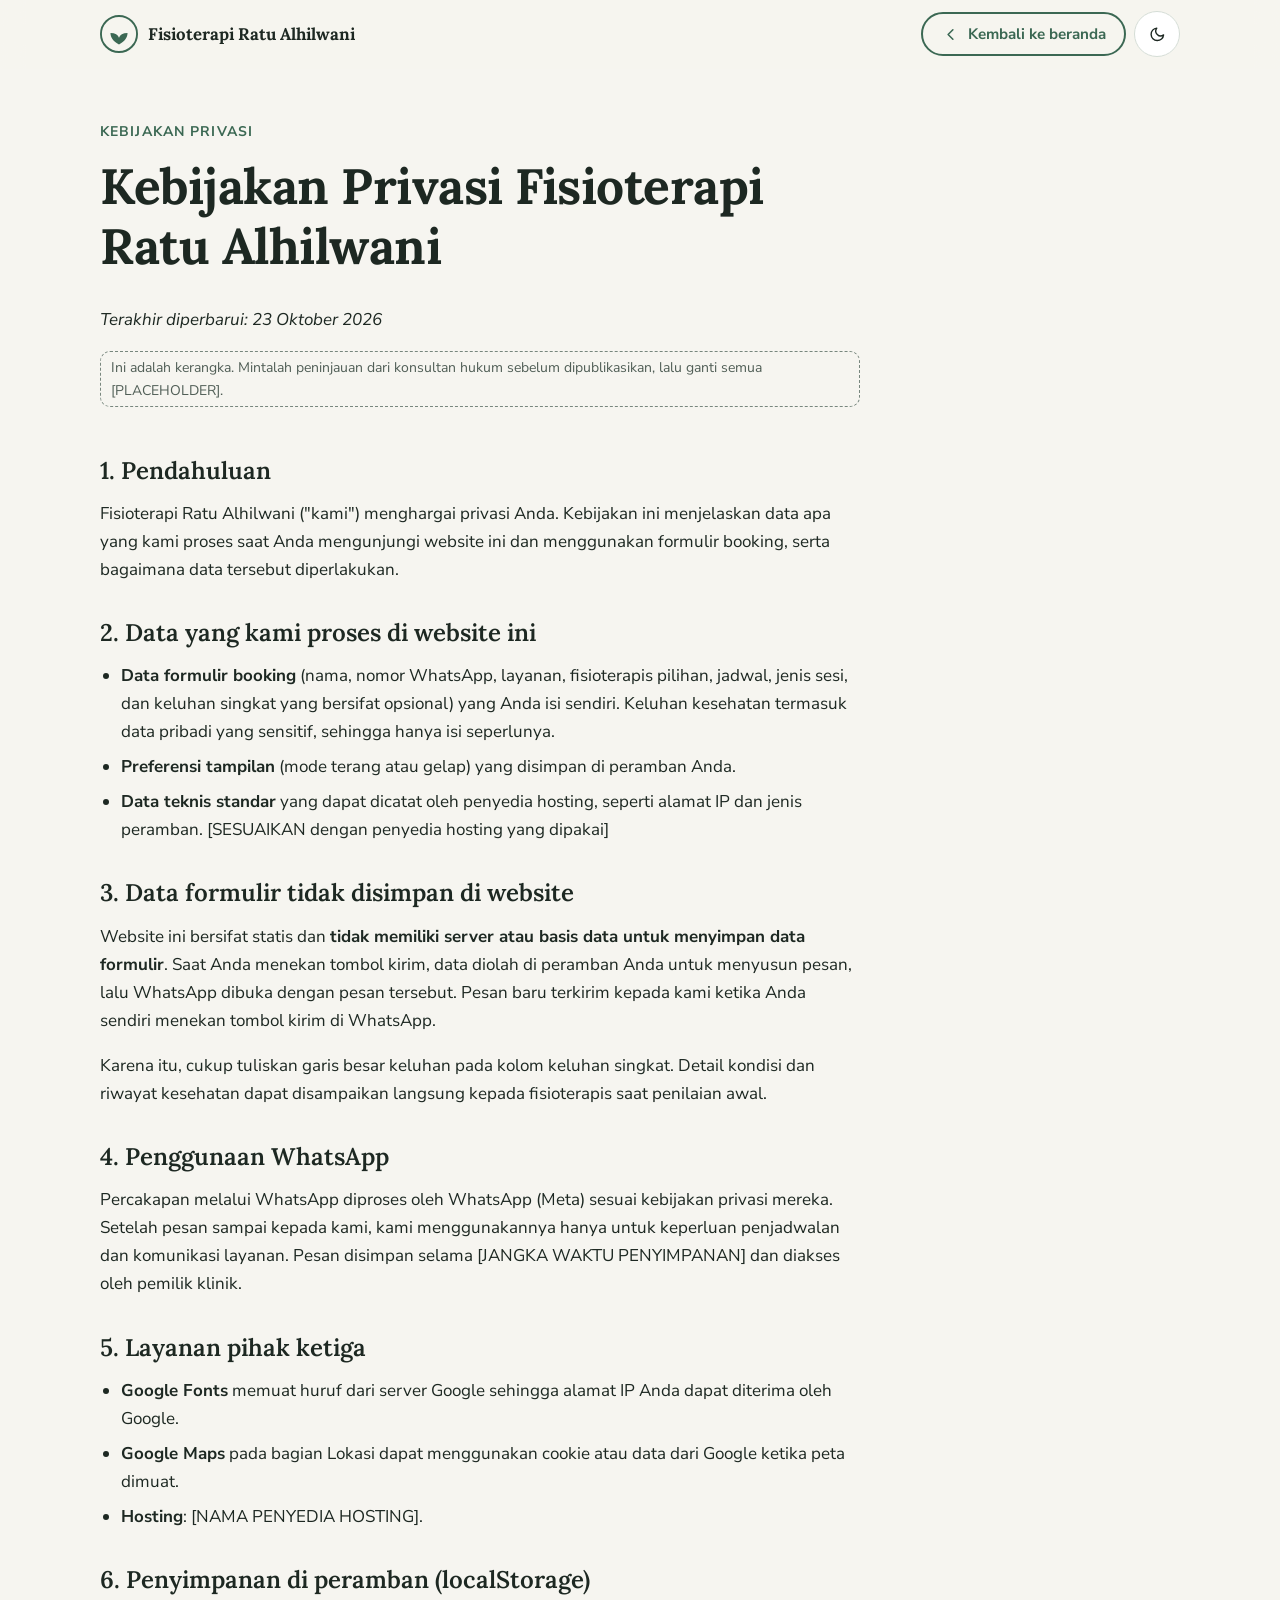
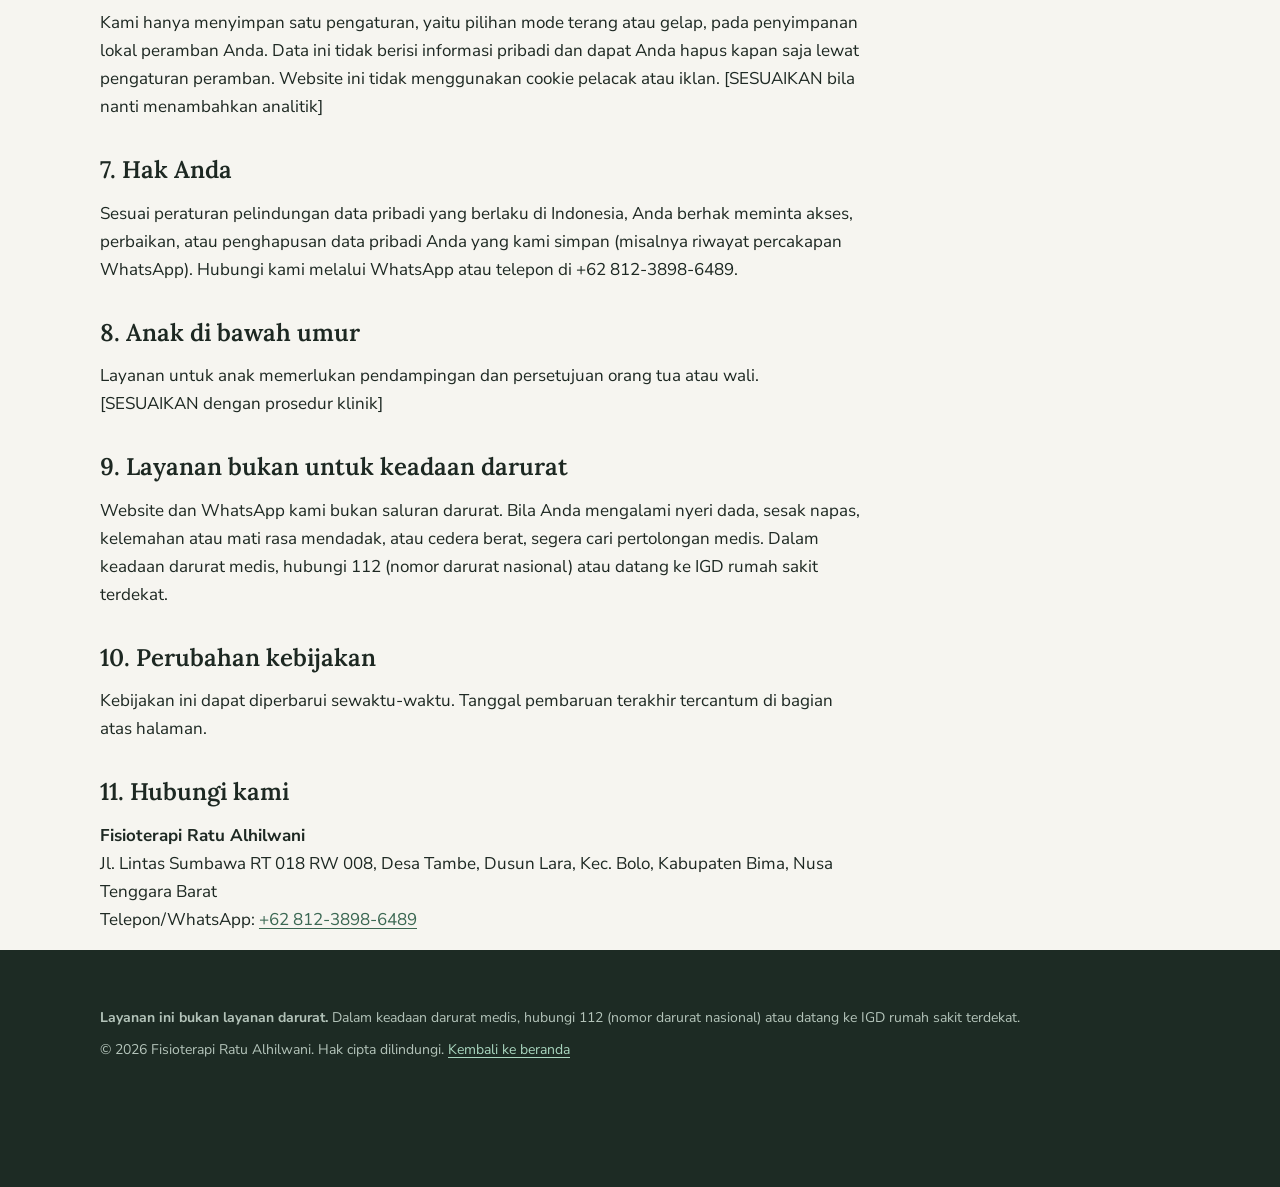
==== commit fdb46420: "feat: isi data klinik Fisioterapi Ratu Alhilwani (Bolo, Kab. Bima) - Nama, telepon/WhatsApp, alamat " ====
--- a/privacy.html
+++ b/privacy.html
@@ -15,9 +15,9 @@
     })();
   </script>
 
-  <!-- GANTI: [NAMA KLINIK], [DOMAIN] -->
-  <title>Kebijakan Privasi | [NAMA KLINIK] Bima, NTB</title>
-  <meta name="description" content="Kebijakan privasi [NAMA KLINIK], Bima, NTB: data formulir booking tidak disimpan di website dan dikirim langsung melalui WhatsApp.">
+  <!-- GANTI: Fisioterapi Ratu Alhilwani, [DOMAIN] -->
+  <title>Kebijakan Privasi | Fisioterapi Ratu Alhilwani, Bolo, Bima</title>
+  <meta name="description" content="Kebijakan privasi Fisioterapi Ratu Alhilwani, Bima, NTB: data formulir booking tidak disimpan di website dan dikirim langsung melalui WhatsApp.">
   <meta name="robots" content="index, follow">
   <link rel="canonical" href="https://[DOMAIN]/privacy.html">
   <meta name="theme-color" content="#f6f5f0" media="(prefers-color-scheme: light)">
@@ -25,8 +25,8 @@
   <meta name="color-scheme" content="light dark">
   <meta property="og:type" content="website">
   <meta property="og:locale" content="id_ID">
-  <meta property="og:title" content="Kebijakan Privasi | [NAMA KLINIK]">
-  <meta property="og:description" content="Bagaimana [NAMA KLINIK] memperlakukan data Anda.">
+  <meta property="og:title" content="Kebijakan Privasi | Fisioterapi Ratu Alhilwani">
+  <meta property="og:description" content="Bagaimana Fisioterapi Ratu Alhilwani memperlakukan data Anda.">
   <meta property="og:url" content="https://[DOMAIN]/privacy.html">
   <meta property="og:image" content="https://[DOMAIN]/assets/og-image-fisioterapi-bima.png">
   <meta name="twitter:card" content="summary_large_image">
@@ -65,12 +65,12 @@
 
   <header class="site-header" id="top">
     <div class="container header-inner">
-      <a class="brand" href="index.html" aria-label="[NAMA KLINIK] - ke beranda">
+      <a class="brand" href="index.html" aria-label="Fisioterapi Ratu Alhilwani - ke beranda">
         <svg class="brand-mark" viewBox="0 0 40 40" aria-hidden="true" focusable="false">
           <circle cx="20" cy="20" r="19" fill="none" stroke="currentColor" stroke-width="2"/>
           <path d="M20 31c-6-3-9-7.5-9-12 5 0 8 1.8 9 5 1-3.2 4-5 9-5 0 4.5-3 9-9 12z" fill="currentColor"/>
         </svg>
-        <span>[NAMA KLINIK]</span>
+        <span>Fisioterapi Ratu Alhilwani</span>
       </a>
       <div class="header-actions">
         <a class="btn btn-outline btn-sm" href="index.html"><svg class="icon" aria-hidden="true"><use href="#i-left"/></svg> Kembali ke beranda</a>
@@ -86,12 +86,12 @@
     <div class="container">
       <article class="prose">
         <p class="eyebrow">Kebijakan Privasi</p>
-        <h1>Kebijakan Privasi [NAMA KLINIK]</h1>
-        <p><em>Terakhir diperbarui: [TANGGAL PEMBARUAN]</em></p>
+        <h1>Kebijakan Privasi Fisioterapi Ratu Alhilwani</h1>
+        <p><em>Terakhir diperbarui: 23 Oktober 2026</em></p>
         <p class="placeholder-note">Ini adalah kerangka. Mintalah peninjauan dari konsultan hukum sebelum dipublikasikan, lalu ganti semua [PLACEHOLDER].</p>
 
         <h2>1. Pendahuluan</h2>
-        <p>[NAMA KLINIK] ("kami") menghargai privasi Anda. Kebijakan ini menjelaskan data apa yang kami proses saat Anda mengunjungi website ini dan menggunakan formulir booking, serta bagaimana data tersebut diperlakukan.</p>
+        <p>Fisioterapi Ratu Alhilwani ("kami") menghargai privasi Anda. Kebijakan ini menjelaskan data apa yang kami proses saat Anda mengunjungi website ini dan menggunakan formulir booking, serta bagaimana data tersebut diperlakukan.</p>
 
         <h2>2. Data yang kami proses di website ini</h2>
         <ul>
@@ -105,7 +105,7 @@
         <p>Karena itu, cukup tuliskan garis besar keluhan pada kolom keluhan singkat. Detail kondisi dan riwayat kesehatan dapat disampaikan langsung kepada fisioterapis saat penilaian awal.</p>
 
         <h2>4. Penggunaan WhatsApp</h2>
-        <p>Percakapan melalui WhatsApp diproses oleh WhatsApp (Meta) sesuai kebijakan privasi mereka. Setelah pesan sampai kepada kami, kami menggunakannya hanya untuk keperluan penjadwalan dan komunikasi layanan. Pesan disimpan selama [JANGKA WAKTU PENYIMPANAN] dan diakses oleh [PIHAK YANG BERWENANG, mis. admin klinik dan fisioterapis terkait].</p>
+        <p>Percakapan melalui WhatsApp diproses oleh WhatsApp (Meta) sesuai kebijakan privasi mereka. Setelah pesan sampai kepada kami, kami menggunakannya hanya untuk keperluan penjadwalan dan komunikasi layanan. Pesan disimpan selama [JANGKA WAKTU PENYIMPANAN] dan diakses oleh pemilik klinik.</p>
 
         <h2>5. Layanan pihak ketiga</h2>
         <ul>
@@ -118,23 +118,22 @@
         <p>Kami hanya menyimpan satu pengaturan, yaitu pilihan mode terang atau gelap, pada penyimpanan lokal peramban Anda. Data ini tidak berisi informasi pribadi dan dapat Anda hapus kapan saja lewat pengaturan peramban. Website ini tidak menggunakan cookie pelacak atau iklan. [SESUAIKAN bila nanti menambahkan analitik]</p>
 
         <h2>7. Hak Anda</h2>
-        <p>Sesuai peraturan pelindungan data pribadi yang berlaku di Indonesia, Anda berhak meminta akses, perbaikan, atau penghapusan data pribadi Anda yang kami simpan (misalnya riwayat percakapan WhatsApp). Hubungi kami melalui [EMAIL] atau [NOMOR TELEPON].</p>
+        <p>Sesuai peraturan pelindungan data pribadi yang berlaku di Indonesia, Anda berhak meminta akses, perbaikan, atau penghapusan data pribadi Anda yang kami simpan (misalnya riwayat percakapan WhatsApp). Hubungi kami melalui WhatsApp atau telepon di +62 812-3898-6489.</p>
 
         <h2>8. Anak di bawah umur</h2>
         <p>Layanan untuk anak memerlukan pendampingan dan persetujuan orang tua atau wali. [SESUAIKAN dengan prosedur klinik]</p>
 
         <h2>9. Layanan bukan untuk keadaan darurat</h2>
-        <p>Website dan WhatsApp kami bukan saluran darurat. Bila Anda mengalami nyeri dada, sesak napas, kelemahan atau mati rasa mendadak, atau cedera berat, segera cari pertolongan medis. Dalam keadaan darurat medis, hubungi [NOMOR DARURAT/IGD] atau datang ke IGD rumah sakit terdekat.</p>
+        <p>Website dan WhatsApp kami bukan saluran darurat. Bila Anda mengalami nyeri dada, sesak napas, kelemahan atau mati rasa mendadak, atau cedera berat, segera cari pertolongan medis. Dalam keadaan darurat medis, hubungi 112 (nomor darurat nasional) atau datang ke IGD rumah sakit terdekat.</p>
 
         <h2>10. Perubahan kebijakan</h2>
         <p>Kebijakan ini dapat diperbarui sewaktu-waktu. Tanggal pembaruan terakhir tercantum di bagian atas halaman.</p>
 
         <h2>11. Hubungi kami</h2>
         <address>
-          <strong>[NAMA KLINIK]</strong><br>
-          [JALAN, NOMOR], Kel. [KELURAHAN], Kec. [KECAMATAN], [KOTA BIMA / KABUPATEN BIMA], Nusa Tenggara Barat [KODE POS]<br>
-          Telepon: <a href="#" data-tel-link><span data-config-text="phone">[NOMOR TELEPON]</span></a><br>
-          Email: <a href="#" data-mail-link><span data-config-text="email">[EMAIL]</span></a>
+          <strong>Fisioterapi Ratu Alhilwani</strong><br>
+          Jl. Lintas Sumbawa RT 018 RW 008, Desa Tambe, Dusun Lara, Kec. Bolo, Kabupaten Bima, Nusa Tenggara Barat<br>
+          Telepon/WhatsApp: <a href="#" data-tel-link><span data-config-text="phone">+62 812-3898-6489</span></a>
         </address>
       </article>
     </div>
@@ -143,8 +142,8 @@
   <footer class="site-footer">
     <div class="container">
       <div class="footer-bottom" style="border-top:0;margin-top:0;padding-top:0">
-        <p><strong>Layanan ini bukan layanan darurat.</strong> Dalam keadaan darurat medis, hubungi [NOMOR DARURAT/IGD] atau datang ke IGD rumah sakit terdekat.</p>
-        <p>&copy; <span data-year>2026</span> [NAMA KLINIK]. Hak cipta dilindungi. <a href="index.html">Kembali ke beranda</a></p>
+        <p><strong>Layanan ini bukan layanan darurat.</strong> Dalam keadaan darurat medis, hubungi 112 (nomor darurat nasional) atau datang ke IGD rumah sakit terdekat.</p>
+        <p>&copy; <span data-year>2026</span> Fisioterapi Ratu Alhilwani. Hak cipta dilindungi. <a href="index.html">Kembali ke beranda</a></p>
       </div>
     </div>
   </footer>
--- a/css/style.css
+++ b/css/style.css
@@ -566,3 +566,4 @@
 .form.card, .map-wrap { border-radius: 28px; }
 @media (min-width: 900px) { .package.featured { translate: 0 -12px; } }
 [data-theme="dark"] .therapist img { filter: brightness(0.82); }
+.grid-single { grid-template-columns: minmax(0, 420px); justify-content: center; }
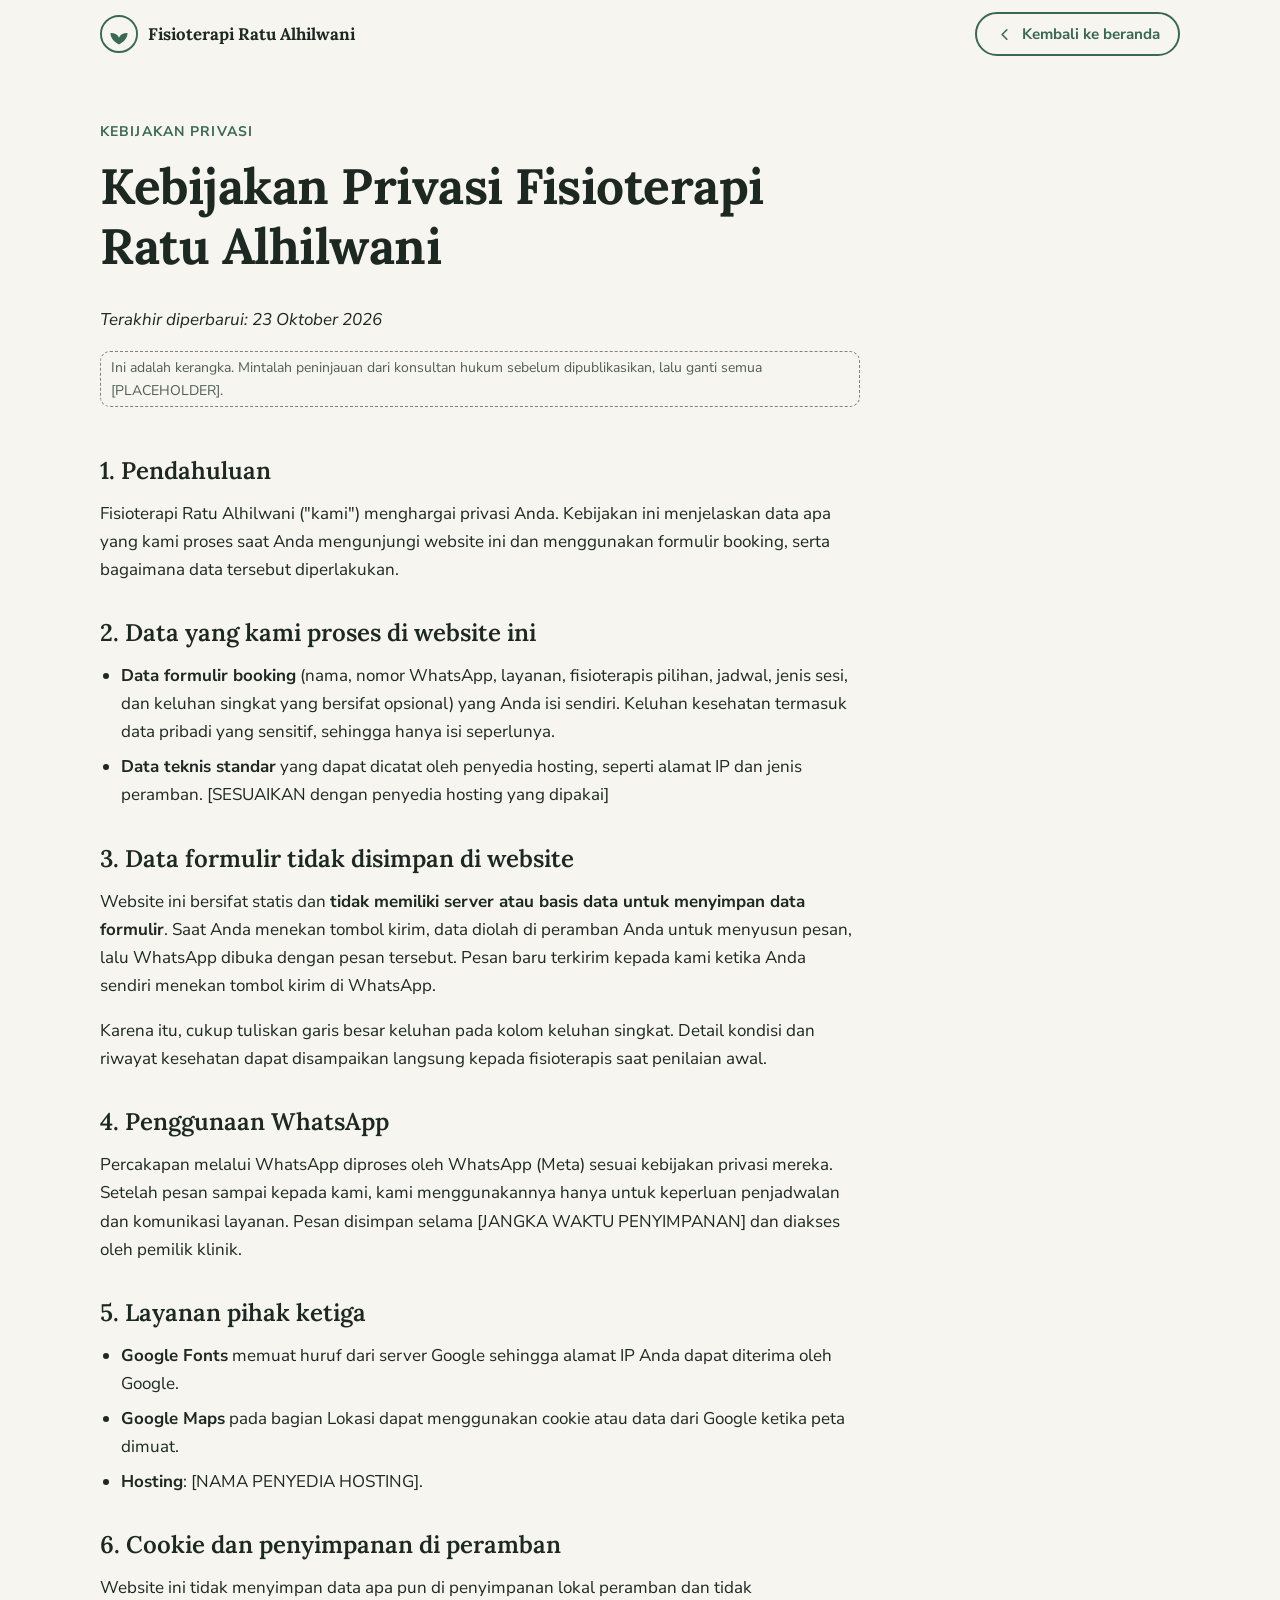
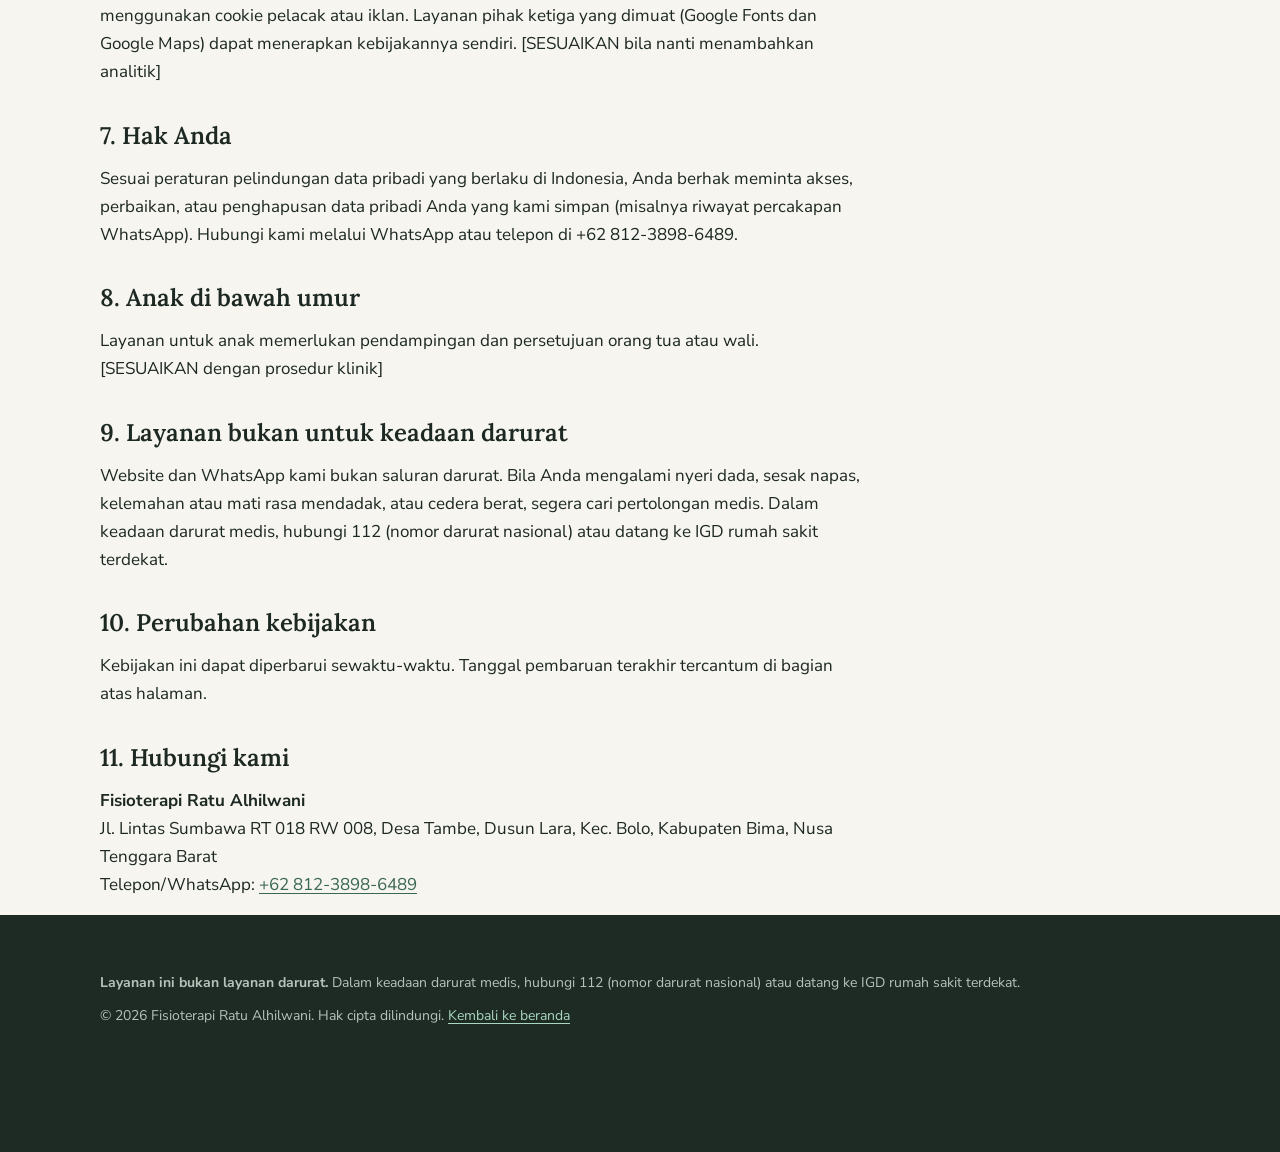
==== commit 76adc392: "feat: hapus mode gelap, tambah dokumentasi, noindex sementara - Hapus toggle, CSS, dan JS mode gelap" ====
--- a/privacy.html
+++ b/privacy.html
@@ -1,28 +1,18 @@
 <!DOCTYPE html>
-<html lang="id" data-theme="light">
+<html lang="id">
 <head>
   <meta charset="utf-8">
   <meta name="viewport" content="width=device-width, initial-scale=1">
-  <script>
-    (function () {
-      var root = document.documentElement, theme = null;
-      root.classList.add('js');
-      try { theme = localStorage.getItem('theme'); } catch (e) {}
-      if (theme !== 'light' && theme !== 'dark') {
-        theme = window.matchMedia && window.matchMedia('(prefers-color-scheme: dark)').matches ? 'dark' : 'light';
-      }
-      root.setAttribute('data-theme', theme);
-    })();
-  </script>
+  <script>document.documentElement.classList.add('js');</script>
 
   <!-- GANTI: Fisioterapi Ratu Alhilwani, [DOMAIN] -->
   <title>Kebijakan Privasi | Fisioterapi Ratu Alhilwani, Bolo, Bima</title>
   <meta name="description" content="Kebijakan privasi Fisioterapi Ratu Alhilwani, Bima, NTB: data formulir booking tidak disimpan di website dan dikirim langsung melalui WhatsApp.">
-  <meta name="robots" content="index, follow">
+  <!-- SEMENTARA: HAPUS noindex saat situs resmi tayang, ganti jadi: index, follow -->
+  <meta name="robots" content="noindex, nofollow">
   <link rel="canonical" href="https://[DOMAIN]/privacy.html">
-  <meta name="theme-color" content="#f6f5f0" media="(prefers-color-scheme: light)">
-  <meta name="theme-color" content="#111714" media="(prefers-color-scheme: dark)">
-  <meta name="color-scheme" content="light dark">
+  <meta name="theme-color" content="#f6f5f0">
+  <meta name="color-scheme" content="light">
   <meta property="og:type" content="website">
   <meta property="og:locale" content="id_ID">
   <meta property="og:title" content="Kebijakan Privasi | Fisioterapi Ratu Alhilwani">
@@ -57,8 +47,6 @@
 
   <svg width="0" height="0" style="position:absolute" aria-hidden="true" focusable="false">
     <defs>
-      <symbol id="i-sun" viewBox="0 0 24 24"><circle cx="12" cy="12" r="4"/><path d="M12 2v2M12 20v2M4.93 4.93l1.41 1.41M17.66 17.66l1.41 1.41M2 12h2M20 12h2M6.34 17.66l-1.41 1.41M19.07 4.93l-1.41 1.41"/></symbol>
-      <symbol id="i-moon" viewBox="0 0 24 24"><path d="M21 12.79A9 9 0 1 1 11.21 3 7 7 0 0 0 21 12.79z"/></symbol>
       <symbol id="i-left" viewBox="0 0 24 24"><path d="m15 18-6-6 6-6"/></symbol>
     </defs>
   </svg>
@@ -74,10 +62,6 @@
       </a>
       <div class="header-actions">
         <a class="btn btn-outline btn-sm" href="index.html"><svg class="icon" aria-hidden="true"><use href="#i-left"/></svg> Kembali ke beranda</a>
-        <button class="icon-btn theme-toggle" id="theme-toggle" type="button" aria-label="Beralih ke mode gelap">
-          <svg class="icon icon-moon" aria-hidden="true"><use href="#i-moon"/></svg>
-          <svg class="icon icon-sun" aria-hidden="true"><use href="#i-sun"/></svg>
-        </button>
       </div>
     </div>
   </header>
@@ -96,7 +80,6 @@
         <h2>2. Data yang kami proses di website ini</h2>
         <ul>
           <li><strong>Data formulir booking</strong> (nama, nomor WhatsApp, layanan, fisioterapis pilihan, jadwal, jenis sesi, dan keluhan singkat yang bersifat opsional) yang Anda isi sendiri. Keluhan kesehatan termasuk data pribadi yang sensitif, sehingga hanya isi seperlunya.</li>
-          <li><strong>Preferensi tampilan</strong> (mode terang atau gelap) yang disimpan di peramban Anda.</li>
           <li><strong>Data teknis standar</strong> yang dapat dicatat oleh penyedia hosting, seperti alamat IP dan jenis peramban. [SESUAIKAN dengan penyedia hosting yang dipakai]</li>
         </ul>
 
@@ -114,8 +97,8 @@
           <li><strong>Hosting</strong>: [NAMA PENYEDIA HOSTING].</li>
         </ul>
 
-        <h2>6. Penyimpanan di peramban (localStorage)</h2>
-        <p>Kami hanya menyimpan satu pengaturan, yaitu pilihan mode terang atau gelap, pada penyimpanan lokal peramban Anda. Data ini tidak berisi informasi pribadi dan dapat Anda hapus kapan saja lewat pengaturan peramban. Website ini tidak menggunakan cookie pelacak atau iklan. [SESUAIKAN bila nanti menambahkan analitik]</p>
+        <h2>6. Cookie dan penyimpanan di peramban</h2>
+        <p>Website ini tidak menyimpan data apa pun di penyimpanan lokal peramban dan tidak menggunakan cookie pelacak atau iklan. Layanan pihak ketiga yang dimuat (Google Fonts dan Google Maps) dapat menerapkan kebijakannya sendiri. [SESUAIKAN bila nanti menambahkan analitik]</p>
 
         <h2>7. Hak Anda</h2>
         <p>Sesuai peraturan pelindungan data pribadi yang berlaku di Indonesia, Anda berhak meminta akses, perbaikan, atau penghapusan data pribadi Anda yang kami simpan (misalnya riwayat percakapan WhatsApp). Hubungi kami melalui WhatsApp atau telepon di +62 812-3898-6489.</p>
--- a/css/style.css
+++ b/css/style.css
@@ -28,7 +28,7 @@
   --radius-sm: 10px;
   --header-h: 68px;
 
-  /* Warna — MODE TERANG (palet sage green + soft blue + warm neutral) */
+  /* Warna (palet sage green + soft blue + warm neutral) */
   --bg: #f6f5f0;
   --bg-alt: #ecf0ea;
   --surface: #ffffff;
@@ -68,53 +68,8 @@
   --footer-link: #a9d6bf;
   --footer-line: #34463c;
 
-  --img-filter: none;
-}
-
-/* Warna — MODE GELAP */
-[data-theme="dark"] {
-  color-scheme: dark;
-
-  --bg: #111714;
-  --bg-alt: #161e1a;
-  --surface: #1b241f;
-  --surface-2: #222d27;
-  --text: #e9efeb;
-  --muted: #aab9b0;
-  --line: #33423a;
-  --field-border: #7e9087;
-
-  --primary: #8ec5aa;
-  --primary-hover: #a6d4be;
-  --on-primary: #0d1a13;
-  --primary-soft: #243a2f;
-  --accent: #86b1db;
-  --accent-soft: #22364a;
-
-  --wa: #4fc38a;
-  --wa-hover: #6ad3a0;
-  --on-wa: #07150e;
-
-  --ok: #5fd39a;
-  --closed: #f08a78;
-  --danger: #ff9c8f;
-  --focus: #8db8ff;
-
-  --warn-bg: #352b10;
-  --warn-text: #f3dfa6;
-  --warn-line: #5b4a1c;
-
-  --shadow: 0 8px 28px rgba(0, 0, 0, 0.4);
-  --shadow-sm: 0 2px 8px rgba(0, 0, 0, 0.35);
-
-  --footer-bg: #0c110f;
-  --footer-text: #e4ece7;
-  --footer-muted: #a9b9af;
-  --footer-link: #9fd2b8;
-  --footer-line: #25322b;
-
-  --img-filter: brightness(0.9) contrast(1.02);
-}
+}
+
 
 /* ---------- 2. RESET & DASAR ---------- */
 *, *::before, *::after { box-sizing: border-box; }
@@ -139,7 +94,6 @@
 
 img, svg { max-width: 100%; }
 img { height: auto; display: block; }
-[data-theme="dark"] img, [data-theme="dark"] .illus { filter: var(--img-filter); }
 
 h1, h2, h3, h4 { font-family: var(--font-head); line-height: 1.2; margin: 0 0 .6em; color: var(--text); }
 h4 { font-size: 1.2rem; font-weight: 600; margin-bottom: .4em; }
@@ -168,11 +122,6 @@
 .visually-hidden {
   position: absolute !important; width: 1px; height: 1px; overflow: hidden;
   clip: rect(0 0 0 0); clip-path: inset(50%); white-space: nowrap;
-}
-
-/* Transisi warna saat ganti tema (kelas dipasang sebentar oleh JS) */
-html.theme-anim *, html.theme-anim *::before, html.theme-anim *::after {
-  transition: background-color .3s ease, color .3s ease, border-color .3s ease, fill .3s ease, stroke .3s ease !important;
 }
 
 /* ---------- 3. LAYOUT & UTILITAS ---------- */
@@ -262,11 +211,6 @@
 
 .header-actions { display: flex; align-items: center; gap: .5rem; }
 .nav-toggle { display: none; }
-
-/* Ikon tema: bulan di mode terang, matahari di mode gelap */
-.theme-toggle .icon-sun { display: none; }
-[data-theme="dark"] .theme-toggle .icon-sun { display: block; }
-[data-theme="dark"] .theme-toggle .icon-moon { display: none; }
 
 /* Ikon hamburger berubah jadi "X" saat menu terbuka */
 .nav-toggle .icon-close { display: none; }
@@ -475,7 +419,6 @@
 @media (min-width: 900px) { .location-grid { grid-template-columns: 1.1fr .9fr; gap: 3rem; } }
 .map-wrap { border: 1px solid var(--line); border-radius: var(--radius); overflow: hidden; background: var(--surface-2); box-shadow: var(--shadow-sm); }
 .map-wrap iframe { display: block; width: 100%; aspect-ratio: 4 / 3; min-height: 320px; border: 0; }
-[data-theme="dark"] .map-wrap iframe { filter: var(--img-filter); }
 .map-caption { margin: 0; padding: .8rem 1.1rem; font-size: .875rem; color: var(--muted); }
 
 address { font-style: normal; }
@@ -565,5 +508,4 @@
 .section-tint .step p { color: var(--text); }
 .form.card, .map-wrap { border-radius: 28px; }
 @media (min-width: 900px) { .package.featured { translate: 0 -12px; } }
-[data-theme="dark"] .therapist img { filter: brightness(0.82); }
 .grid-single { grid-template-columns: minmax(0, 420px); justify-content: center; }
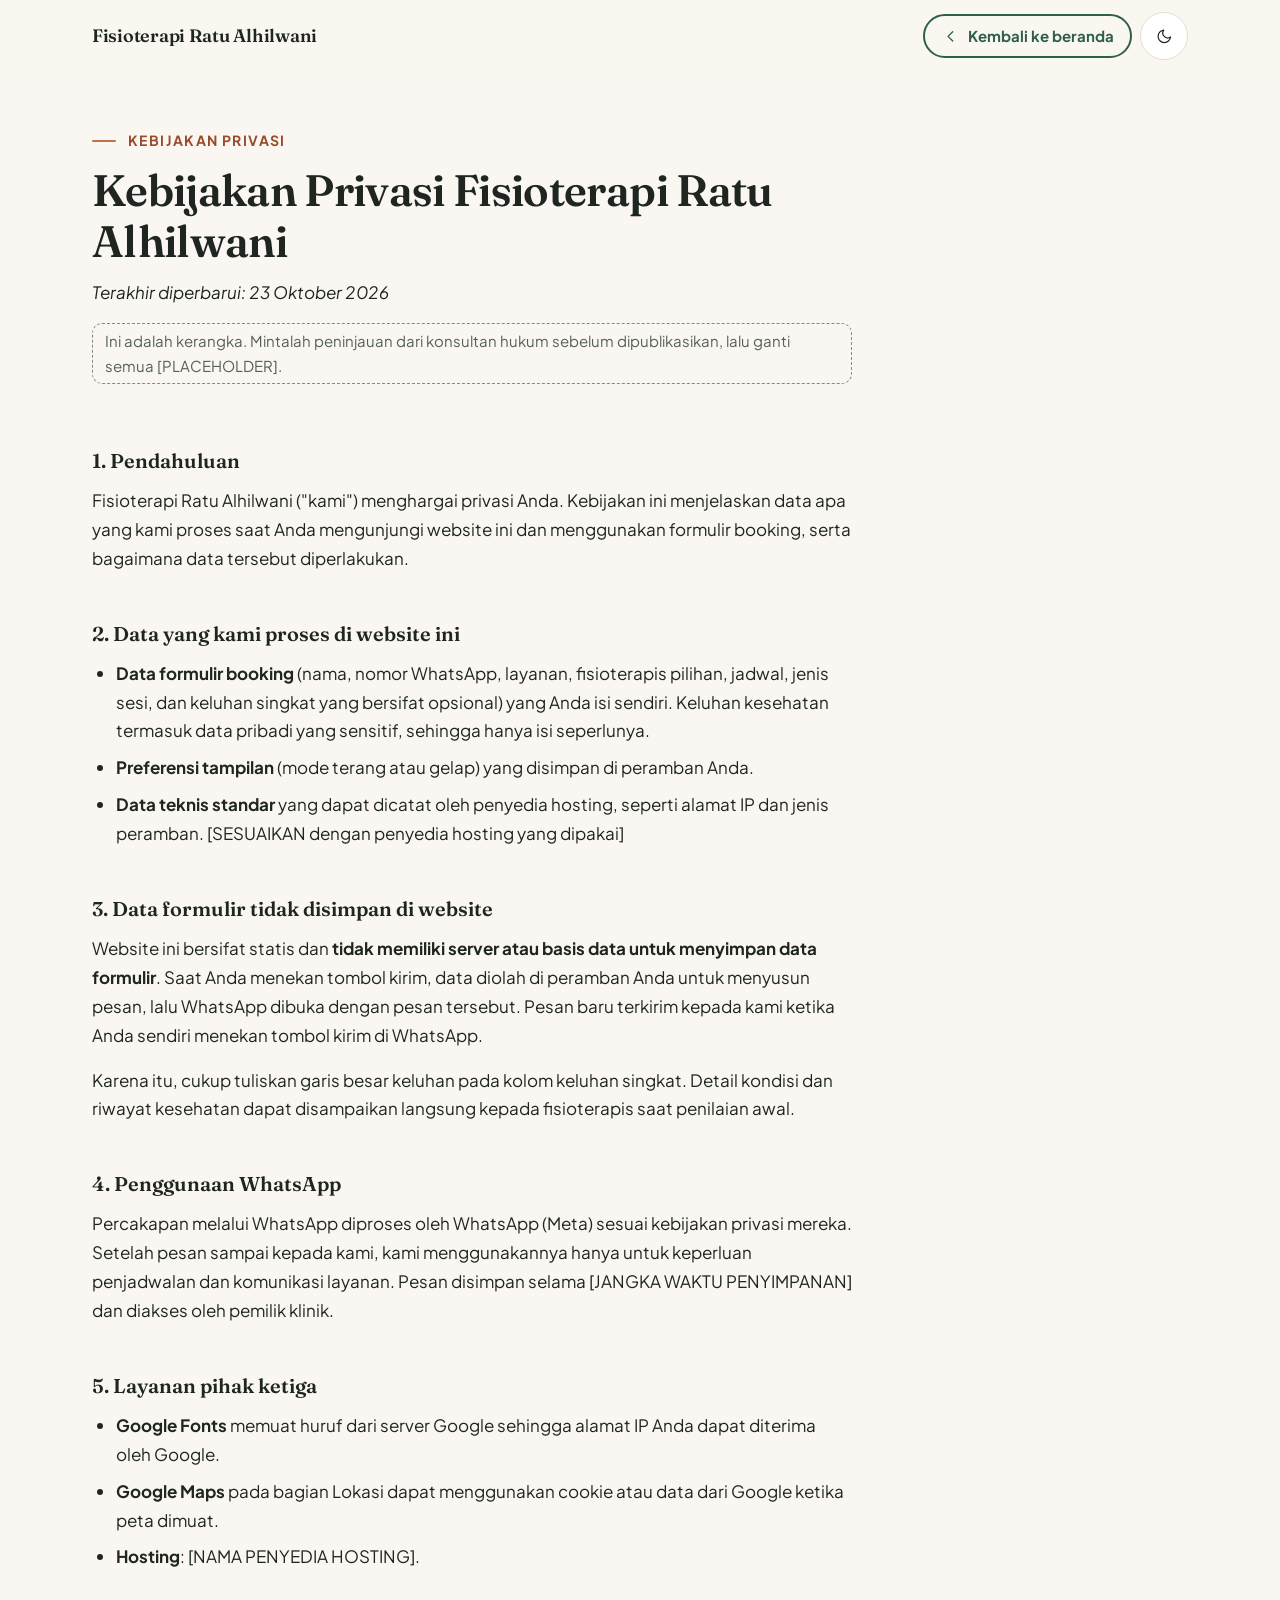
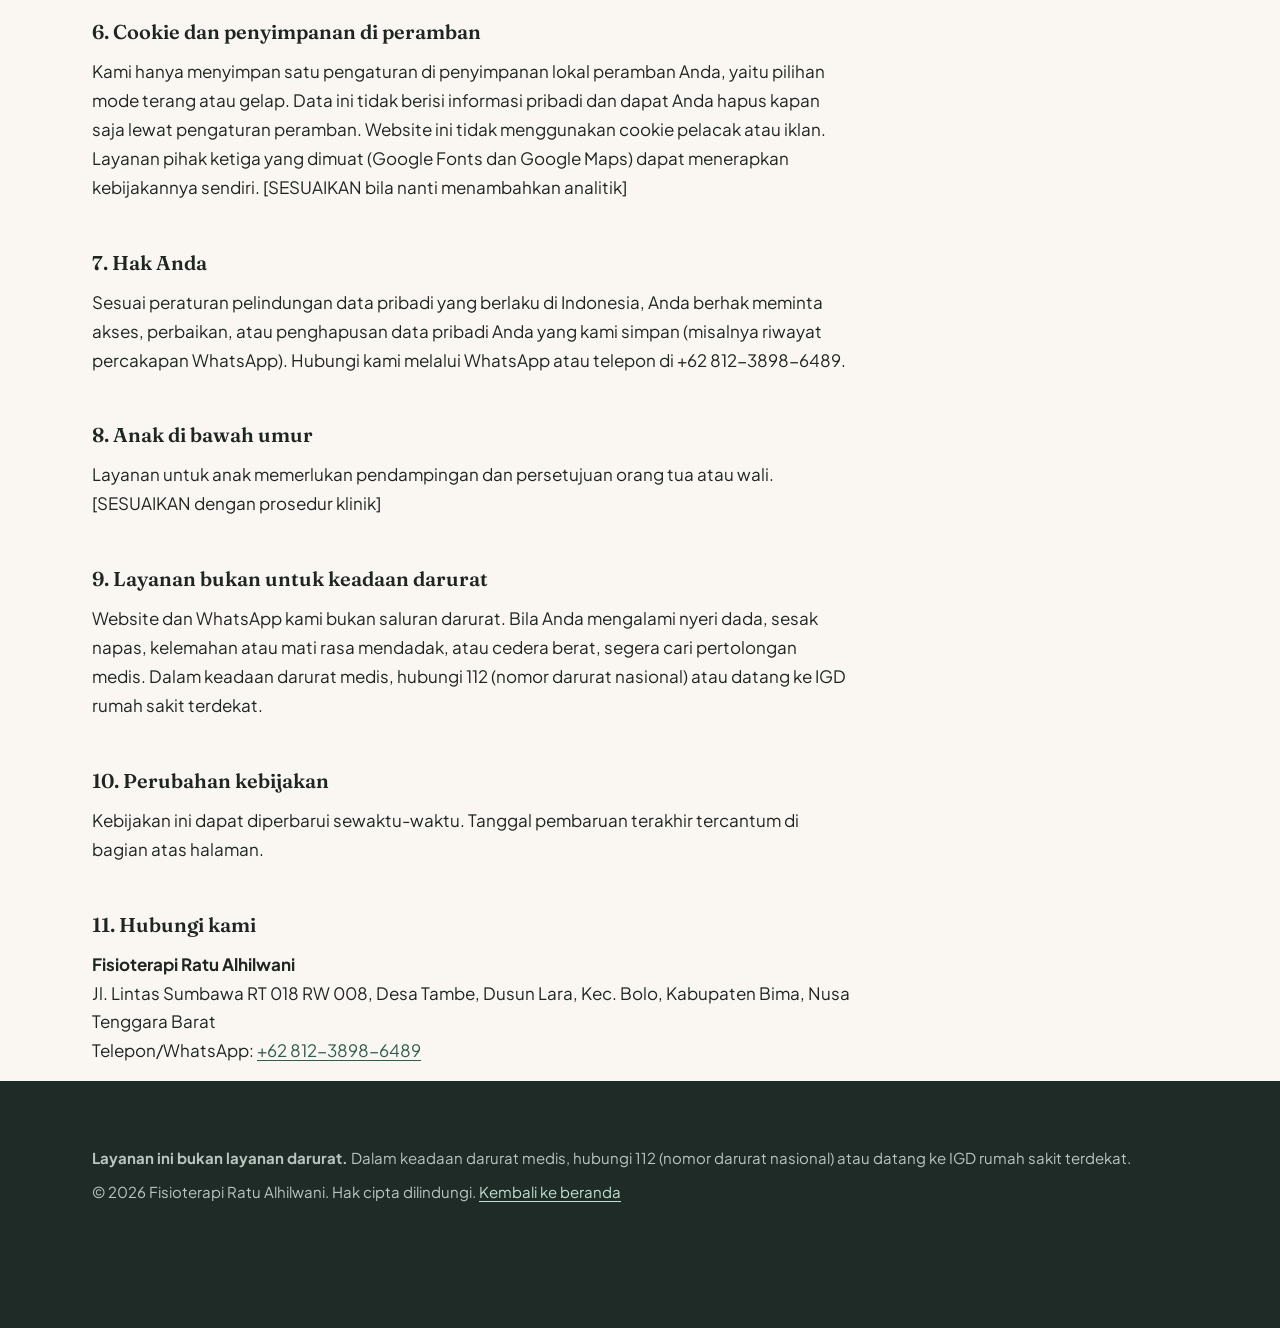
==== commit 60061a4e: "feat: redesign visual "Eucalyptus & Clay" dengan design tokens - Tambah css/tokens.css: warna (teran" ====
--- a/privacy.html
+++ b/privacy.html
@@ -3,7 +3,18 @@
 <head>
   <meta charset="utf-8">
   <meta name="viewport" content="width=device-width, initial-scale=1">
-  <script>document.documentElement.classList.add('js');</script>
+  <!-- Cegah kedipan warna: pasang data-theme sebelum CSS dirender -->
+  <script>
+    (function () {
+      var root = document.documentElement, theme = null;
+      root.classList.add('js');
+      try { theme = localStorage.getItem('theme'); } catch (e) {}
+      if (theme !== 'light' && theme !== 'dark') {
+        theme = window.matchMedia && window.matchMedia('(prefers-color-scheme: dark)').matches ? 'dark' : 'light';
+      }
+      root.setAttribute('data-theme', theme);
+    })();
+  </script>
 
   <!-- GANTI: Fisioterapi Ratu Alhilwani, [DOMAIN] -->
   <title>Kebijakan Privasi | Fisioterapi Ratu Alhilwani, Bolo, Bima</title>
@@ -11,8 +22,10 @@
   <!-- SEMENTARA: HAPUS noindex saat situs resmi tayang, ganti jadi: index, follow -->
   <meta name="robots" content="noindex, nofollow">
   <link rel="canonical" href="https://[DOMAIN]/privacy.html">
-  <meta name="theme-color" content="#f6f5f0">
-  <meta name="color-scheme" content="light">
+  <!-- Warna address bar browser (terang / gelap) -->
+  <meta name="theme-color" content="#faf7f2" media="(prefers-color-scheme: light)">
+  <meta name="theme-color" content="#121715" media="(prefers-color-scheme: dark)">
+  <meta name="color-scheme" content="light dark">
   <meta property="og:type" content="website">
   <meta property="og:locale" content="id_ID">
   <meta property="og:title" content="Kebijakan Privasi | Fisioterapi Ratu Alhilwani">
@@ -25,8 +38,9 @@
 
   <link rel="preconnect" href="https://fonts.googleapis.com">
   <link rel="preconnect" href="https://fonts.gstatic.com" crossorigin>
-  <link rel="stylesheet" href="https://fonts.googleapis.com/css2?family=Lora:wght@500;600;700&family=Nunito+Sans:wght@400;600;700;800&display=swap" media="print" onload="this.media='all'">
-  <noscript><link rel="stylesheet" href="https://fonts.googleapis.com/css2?family=Lora:wght@500;600;700&family=Nunito+Sans:wght@400;600;700;800&display=swap"></noscript>
+  <link rel="stylesheet" href="https://fonts.googleapis.com/css2?family=Fraunces:wght@500;600&family=Plus+Jakarta+Sans:wght@400;500;600;700&display=swap" media="print" onload="this.media='all'">
+  <noscript><link rel="stylesheet" href="https://fonts.googleapis.com/css2?family=Fraunces:wght@500;600&family=Plus+Jakarta+Sans:wght@400;500;600;700&display=swap"></noscript>
+  <link rel="stylesheet" href="css/tokens.css">
   <link rel="stylesheet" href="css/style.css">
   <script src="js/main.js" defer></script>
 
@@ -47,21 +61,23 @@
 
   <svg width="0" height="0" style="position:absolute" aria-hidden="true" focusable="false">
     <defs>
+      <symbol id="i-sun" viewBox="0 0 24 24"><circle cx="12" cy="12" r="4"/><path d="M12 2v2M12 20v2M4.93 4.93l1.41 1.41M17.66 17.66l1.41 1.41M2 12h2M20 12h2M6.34 17.66l-1.41 1.41M19.07 4.93l-1.41 1.41"/></symbol>
+      <symbol id="i-moon" viewBox="0 0 24 24"><path d="M21 12.79A9 9 0 1 1 11.21 3 7 7 0 0 0 21 12.79z"/></symbol>
       <symbol id="i-left" viewBox="0 0 24 24"><path d="m15 18-6-6 6-6"/></symbol>
     </defs>
   </svg>
 
-  <header class="site-header" id="top">
+  <header class="site-header">
     <div class="container header-inner">
       <a class="brand" href="index.html" aria-label="Fisioterapi Ratu Alhilwani - ke beranda">
-        <svg class="brand-mark" viewBox="0 0 40 40" aria-hidden="true" focusable="false">
-          <circle cx="20" cy="20" r="19" fill="none" stroke="currentColor" stroke-width="2"/>
-          <path d="M20 31c-6-3-9-7.5-9-12 5 0 8 1.8 9 5 1-3.2 4-5 9-5 0 4.5-3 9-9 12z" fill="currentColor"/>
-        </svg>
         <span>Fisioterapi Ratu Alhilwani</span>
       </a>
       <div class="header-actions">
         <a class="btn btn-outline btn-sm" href="index.html"><svg class="icon" aria-hidden="true"><use href="#i-left"/></svg> Kembali ke beranda</a>
+        <button class="icon-btn theme-toggle" id="theme-toggle" type="button" aria-label="Beralih ke mode gelap">
+          <svg class="icon icon-moon" aria-hidden="true"><use href="#i-moon"/></svg>
+          <svg class="icon icon-sun" aria-hidden="true"><use href="#i-sun"/></svg>
+        </button>
       </div>
     </div>
   </header>
@@ -80,6 +96,7 @@
         <h2>2. Data yang kami proses di website ini</h2>
         <ul>
           <li><strong>Data formulir booking</strong> (nama, nomor WhatsApp, layanan, fisioterapis pilihan, jadwal, jenis sesi, dan keluhan singkat yang bersifat opsional) yang Anda isi sendiri. Keluhan kesehatan termasuk data pribadi yang sensitif, sehingga hanya isi seperlunya.</li>
+          <li><strong>Preferensi tampilan</strong> (mode terang atau gelap) yang disimpan di peramban Anda.</li>
           <li><strong>Data teknis standar</strong> yang dapat dicatat oleh penyedia hosting, seperti alamat IP dan jenis peramban. [SESUAIKAN dengan penyedia hosting yang dipakai]</li>
         </ul>
 
@@ -98,7 +115,7 @@
         </ul>
 
         <h2>6. Cookie dan penyimpanan di peramban</h2>
-        <p>Website ini tidak menyimpan data apa pun di penyimpanan lokal peramban dan tidak menggunakan cookie pelacak atau iklan. Layanan pihak ketiga yang dimuat (Google Fonts dan Google Maps) dapat menerapkan kebijakannya sendiri. [SESUAIKAN bila nanti menambahkan analitik]</p>
+        <p>Kami hanya menyimpan satu pengaturan di penyimpanan lokal peramban Anda, yaitu pilihan mode terang atau gelap. Data ini tidak berisi informasi pribadi dan dapat Anda hapus kapan saja lewat pengaturan peramban. Website ini tidak menggunakan cookie pelacak atau iklan. Layanan pihak ketiga yang dimuat (Google Fonts dan Google Maps) dapat menerapkan kebijakannya sendiri. [SESUAIKAN bila nanti menambahkan analitik]</p>
 
         <h2>7. Hak Anda</h2>
         <p>Sesuai peraturan pelindungan data pribadi yang berlaku di Indonesia, Anda berhak meminta akses, perbaikan, atau penghapusan data pribadi Anda yang kami simpan (misalnya riwayat percakapan WhatsApp). Hubungi kami melalui WhatsApp atau telepon di +62 812-3898-6489.</p>
--- a/css/tokens.css
+++ b/css/tokens.css
@@ -0,0 +1,246 @@
+/* =====================================================================
+   tokens.css — Design tokens "Eucalyptus & Clay" (arah: Hangat & Natural)
+   Satu-satunya tempat nilai warna, font, ukuran, spasi, radius, bayangan,
+   dan durasi gerak. style.css hanya boleh memakai var(--...).
+   Dokumentasi lengkap: docs/DESIGN-SYSTEM.md
+   ===================================================================== */
+
+:root {
+  color-scheme: light;
+
+  /* ---------- Tipografi ---------- */
+  --font-display: "Fraunces", Georgia, "Times New Roman", serif;
+  --font-body: "Plus Jakarta Sans", system-ui, -apple-system, "Segoe UI", Roboto, Arial, sans-serif;
+
+  --fs-display: clamp(2.25rem, 1.55rem + 3vw, 3.5rem);   /* 36 -> 56px : H1 hero */
+  --fs-h1: clamp(2rem, 1.6rem + 1.8vw, 2.75rem);         /* 32 -> 44px : H1 halaman lain */
+  --fs-h2: clamp(1.625rem, 1.35rem + 1.2vw, 2.25rem);    /* 26 -> 36px */
+  --fs-h3: 1.25rem;                                      /* 20px */
+  --fs-h4: 1.125rem;                                     /* 18px */
+  --fs-lead: 1.1875rem;                                  /* 19px */
+  --fs-body: 1.0625rem;                                  /* 17px : teks isi (minimal 16px) */
+  --fs-small: 0.9375rem;                                 /* 15px : teks pendukung */
+  --fs-label: 0.9375rem;                                 /* 15px : label form */
+  --fs-button: 1rem;                                     /* 16px */
+  --fs-eyebrow: 0.875rem;                                /* 14px : label kapital dekoratif */
+
+  --fw-regular: 400;
+  --fw-medium: 500;
+  --fw-semibold: 600;
+  --fw-bold: 700;
+
+  --lh-tight: 1.15;
+  --lh-snug: 1.3;
+  --lh-body: 1.7;
+  --tracking-display: -0.015em;
+  --tracking-eyebrow: 0.1em;
+
+  /* ---------- Spasi (basis 4px) ---------- */
+  --space-1: 0.25rem;   /* 4  */
+  --space-2: 0.5rem;    /* 8  */
+  --space-3: 0.75rem;   /* 12 */
+  --space-4: 1rem;      /* 16 */
+  --space-5: 1.5rem;    /* 24 */
+  --space-6: 2rem;      /* 32 */
+  --space-7: 3rem;      /* 48 */
+  --space-8: 4rem;      /* 64 */
+  --space-9: 6rem;      /* 96 */
+  --space-section: clamp(var(--space-8), 8vw, var(--space-9));
+
+  /* ---------- Layout ---------- */
+  --container: 1160px;
+  --gutter: clamp(1.25rem, 3vw, 2rem);   /* 20 -> 32px */
+  --measure: 62ch;                       /* lebar baris teks nyaman */
+  --header-h: 72px;
+  --tap: 48px;                           /* area sentuh standar (min. 44px) */
+  --tap-min: 44px;                       /* area sentuh minimum */
+
+  /* ---------- Ukuran komponen ---------- */
+  --card-min: 300px;          /* lebar minimum kartu di grid */
+  --footer-col-min: 240px;
+  --qi-min-h: 64px;           /* tinggi minimum kartu info cepat */
+  --faq-row-h: 60px;
+  --width-reading: 760px;     /* carousel & halaman privasi */
+  --width-faq: 820px;
+  --hero-art-max: 500px;
+  --avatar-size: 200px;
+  --map-min-h: 320px;
+  --textarea-min-h: 110px;
+  --dot-size: 10px;
+  --check-size: 20px;
+  --checkbox-size: 22px;
+  --fab-size: 60px;
+  --fab-icon: 30px;
+  --fab-clearance: 84px;      /* ruang di bawah footer agar tidak tertutup tombol melayang */
+  --tooltip-offset: 72px;
+  --quote-size: 4.5rem;
+  --deco-arc-lg: 720px;       /* lengkung dekoratif hero */
+  --blur-header: 14px;
+  --focus-offset: 3px;
+  --lift-1: -1px;             /* angkat saat hover */
+  --lift-2: -2px;
+  --lift-3: -3px;
+
+  /* ---------- Bentuk ---------- */
+  --radius-sm: 10px;
+  --radius-md: 16px;
+  --radius-lg: 24px;
+  --radius-xl: 32px;
+  --radius-pill: 999px;
+  --border-1: 1px;
+  --border-2: 1.5px;
+  --border-3: 2px;
+
+  /* ---------- Gerak ---------- */
+  --dur-1: 150ms;   /* hover, fokus */
+  --dur-2: 250ms;   /* buka-tutup, ganti tema */
+  --dur-3: 400ms;   /* elemen masuk */
+  --ease-out: cubic-bezier(0.22, 1, 0.36, 1);
+  --ease-in-out: cubic-bezier(0.65, 0, 0.35, 1);
+
+  /* ---------- Warna: MODE TERANG ---------- */
+  --bg: #faf7f2;            /* krem hangat */
+  --bg-alt: #f2ede4;        /* pasir */
+  --surface: #ffffff;
+  --surface-2: #f7f3ec;
+  --text: #1f2622;          /* tinta hijau-hitam */
+  --muted: #56605a;
+  --line: #e4ddd1;
+  --field-border: #858b82;
+
+  --primary: #2f5e4e;       /* eucalyptus */
+  --primary-hover: #244a3d;
+  --primary-active: #1c3b31;
+  --on-primary: #ffffff;
+  --primary-soft: #e3ede7;
+
+  --secondary: #4a7a8c;     /* biru danau, untuk aksen informasi */
+  --secondary-soft: #e2edf1;
+  --accent: #c0714c;        /* tanah liat (clay), dekoratif */
+  --accent-text: #9a4b2b;   /* clay untuk teks/badge */
+  --accent-soft: #f6e4d9;
+
+  --wa: #1b7f55;
+  --wa-hover: #146542;
+  --on-wa: #ffffff;
+
+  --ok: #1b7f55;
+  --ok-soft: #e1f2e9;
+  --warn: #7a4f00;
+  --warn-soft: #fbf0d9;
+  --warn-line: #ead3a0;
+  --danger: #b3261e;
+  --danger-soft: #fbe5e2;
+  --info: #2c5f8a;
+  --info-soft: #e3eef7;
+  --closed: #b3402f;
+  --focus: #1f5fbf;
+
+  --header-bg: color-mix(in srgb, var(--bg) 86%, transparent);
+  --shadow-1: 0 1px 2px rgba(31, 38, 34, 0.06);
+  --shadow-2: 0 1px 2px rgba(31, 38, 34, 0.05), 0 8px 24px rgba(31, 38, 34, 0.07);
+  --shadow-3: 0 2px 4px rgba(31, 38, 34, 0.05), 0 18px 40px rgba(31, 38, 34, 0.10);
+
+  --footer-bg: #1f2b26;
+  --footer-text: #eef2ef;
+  --footer-muted: #b9c6bf;
+  --footer-link: #bfe0cf;
+  --footer-line: #34443d;
+
+  --img-filter: none;
+}
+
+/* ---------- Warna: MODE GELAP ----------
+   Ditulis dua kali (pilihan manual & pengaturan sistem). Bila mengubah satu, ubah keduanya. */
+[data-theme="dark"] {
+  color-scheme: dark;
+  --bg: #121715;
+  --bg-alt: #171e1b;
+  --surface: #1c2421;
+  --surface-2: #222b27;
+  --text: #ecf1ee;
+  --muted: #a9b6af;
+  --line: #2f3a35;
+  --field-border: #7e8c85;
+  --primary: #8cc7ae;
+  --primary-hover: #a5d5c0;
+  --primary-active: #bfe2d2;
+  --on-primary: #0e1a15;
+  --primary-soft: #213a30;
+  --secondary: #8dbdd0;
+  --secondary-soft: #1c2e35;
+  --accent: #d98e6b;
+  --accent-text: #e8ad8d;
+  --accent-soft: #3a271e;
+  --wa: #4fc38a;
+  --wa-hover: #6ad3a0;
+  --on-wa: #07150e;
+  --ok: #5fd39a;
+  --ok-soft: #193326;
+  --warn: #f1c76b;
+  --warn-soft: #33290f;
+  --warn-line: #5b4a1c;
+  --danger: #ff9c8f;
+  --danger-soft: #3a1d1a;
+  --info: #8dbde6;
+  --info-soft: #1b2b39;
+  --closed: #f08a78;
+  --focus: #8db8ff;
+  --shadow-1: 0 1px 2px rgba(0, 0, 0, 0.35);
+  --shadow-2: 0 1px 2px rgba(0, 0, 0, 0.3), 0 8px 24px rgba(0, 0, 0, 0.35);
+  --shadow-3: 0 2px 4px rgba(0, 0, 0, 0.3), 0 18px 40px rgba(0, 0, 0, 0.45);
+  --footer-bg: #0c110f;
+  --footer-text: #e4ece7;
+  --footer-muted: #a9b9af;
+  --footer-link: #9fd2b8;
+  --footer-line: #25322b;
+  --img-filter: brightness(0.88) contrast(1.02);
+}
+
+/* Fallback tanpa JS: ikuti pengaturan sistem (nilai sama dengan blok di atas) */
+@media (prefers-color-scheme: dark) {
+  :root:not([data-theme="light"]) {
+    color-scheme: dark;
+    --bg: #121715;
+    --bg-alt: #171e1b;
+    --surface: #1c2421;
+    --surface-2: #222b27;
+    --text: #ecf1ee;
+    --muted: #a9b6af;
+    --line: #2f3a35;
+    --field-border: #7e8c85;
+    --primary: #8cc7ae;
+    --primary-hover: #a5d5c0;
+    --primary-active: #bfe2d2;
+    --on-primary: #0e1a15;
+    --primary-soft: #213a30;
+    --secondary: #8dbdd0;
+    --secondary-soft: #1c2e35;
+    --accent: #d98e6b;
+    --accent-text: #e8ad8d;
+    --accent-soft: #3a271e;
+    --wa: #4fc38a;
+    --wa-hover: #6ad3a0;
+    --on-wa: #07150e;
+    --ok: #5fd39a;
+    --ok-soft: #193326;
+    --warn: #f1c76b;
+    --warn-soft: #33290f;
+    --warn-line: #5b4a1c;
+    --danger: #ff9c8f;
+    --danger-soft: #3a1d1a;
+    --info: #8dbde6;
+    --info-soft: #1b2b39;
+    --closed: #f08a78;
+    --focus: #8db8ff;
+    --shadow-1: 0 1px 2px rgba(0, 0, 0, 0.35);
+    --shadow-2: 0 1px 2px rgba(0, 0, 0, 0.3), 0 8px 24px rgba(0, 0, 0, 0.35);
+    --shadow-3: 0 2px 4px rgba(0, 0, 0, 0.3), 0 18px 40px rgba(0, 0, 0, 0.45);
+    --footer-bg: #0c110f;
+    --footer-text: #e4ece7;
+    --footer-muted: #a9b9af;
+    --footer-link: #9fd2b8;
+    --footer-line: #25322b;
+    --img-filter: brightness(0.88) contrast(1.02);
+  }
+}
--- a/css/style.css
+++ b/css/style.css
@@ -1,511 +1,610 @@
 /* =====================================================================
-   style.css — Landing page klinik terapi, Bima (NTB)
-   Struktur:
-   1. Design tokens (warna, font, ukuran)  <-- GANTI WARNA BRAND DI SINI
-   2. Reset & dasar
-   3. Layout & utilitas
-   4. Tombol & ikon
-   5. Header & navigasi
-   6. Hero
-   7. Section: Tentang, Layanan, Tim, Alur, Paket
-   8. Testimoni (carousel), FAQ
-   9. Form booking, Lokasi, Footer
-   10. FAB (WhatsApp & kembali ke atas), animasi, halaman privasi
-   Semua warna WAJIB lewat CSS variables di bagian 1.
+   style.css — Komponen & layout. Semua nilai berasal dari css/tokens.css.
+   Urutan:
+   1. Dasar          5. Layanan & paket       9. Form
+   2. Layout         6. Alur, lokasi, tentang 10. Footer & FAB
+   3. Tombol & ikon  7. Testimoni             11. Halaman privasi
+   4. Header & hero  8. FAQ                   12. Gerak & aksesibilitas
    ===================================================================== */
 
-/* ---------- 1. DESIGN TOKENS ---------- */
-:root {
-  color-scheme: light;
-
-  /* Font (maks. 2 keluarga, dengan fallback) */
-  --font-body: "Nunito Sans", system-ui, -apple-system, "Segoe UI", Roboto, "Helvetica Neue", Arial, sans-serif;
-  --font-head: "Lora", Georgia, "Times New Roman", serif;
-
-  /* Ukuran */
-  --container: 1120px;
-  --radius: 18px;
-  --radius-sm: 10px;
-  --header-h: 68px;
-
-  /* Warna (palet sage green + soft blue + warm neutral) */
-  --bg: #f6f5f0;
-  --bg-alt: #ecf0ea;
-  --surface: #ffffff;
-  --surface-2: #f1f4ef;
-  --text: #1d2822;
-  --muted: #505e56;
-  --line: #d5ddd6;
-  --field-border: #78877e;
-
-  --primary: #3b6853;
-  --primary-hover: #2d5241;
-  --on-primary: #ffffff;
-  --primary-soft: #dfebe3;
-  --accent: #4c7ba8;
-  --accent-soft: #dce8f3;
-
-  --wa: #1b7f55;
-  --wa-hover: #146542;
-  --on-wa: #ffffff;
-
-  --ok: #1b7f55;
-  --closed: #b3402f;
-  --danger: #b3261e;
-  --focus: #1f5fbf;
-
-  --warn-bg: #fff4db;
-  --warn-text: #5c4300;
-  --warn-line: #e8d29a;
-
-  --header-bg: color-mix(in srgb, var(--bg) 88%, transparent);
-  --shadow: 0 8px 28px rgba(29, 40, 34, 0.09);
-  --shadow-sm: 0 2px 8px rgba(29, 40, 34, 0.07);
-
-  --footer-bg: #1d2b24;
-  --footer-text: #e4ece7;
-  --footer-muted: #b4c4ba;
-  --footer-link: #a9d6bf;
-  --footer-line: #34463c;
-
-}
-
-
-/* ---------- 2. RESET & DASAR ---------- */
+/* Catatan: nilai breakpoint di @media (600/900/1181px) tidak bisa memakai var() di CSS,
+   jadi ditulis langsung dan didokumentasikan di docs/DESIGN-SYSTEM.md. */
+
+/* ---------- 1. DASAR ---------- */
 *, *::before, *::after { box-sizing: border-box; }
 
 html {
   -webkit-text-size-adjust: 100%;
-  scroll-padding-top: calc(var(--header-h) + 12px);
-}
-@media (prefers-reduced-motion: no-preference) {
-  html { scroll-behavior: smooth; }
+  scroll-padding-top: calc(var(--header-h) + var(--space-3));
 }
 
 body {
   margin: 0;
   font-family: var(--font-body);
-  font-size: 1.0625rem;
-  line-height: 1.65;
+  font-size: var(--fs-body);
+  font-weight: var(--fw-regular);
+  line-height: var(--lh-body);
   color: var(--text);
   background: var(--bg);
   overflow-x: hidden;
+  -webkit-font-smoothing: antialiased;
 }
 
 img, svg { max-width: 100%; }
-img { height: auto; display: block; }
-
-h1, h2, h3, h4 { font-family: var(--font-head); line-height: 1.2; margin: 0 0 .6em; color: var(--text); }
-h4 { font-size: 1.2rem; font-weight: 600; margin-bottom: .4em; }
-h1 { font-size: clamp(2rem, 5.2vw, 3.1rem); font-weight: 700; letter-spacing: -0.01em; }
-h2 { font-size: clamp(1.65rem, 3.8vw, 2.25rem); font-weight: 600; }
-h3 { font-size: 1.2rem; font-weight: 600; }
-p { margin: 0 0 1em; }
+img { display: block; height: auto; }
+img, .illus { filter: var(--img-filter); }
+
+h1, h2, h3, h4 {
+  margin: 0 0 var(--space-3);
+  font-family: var(--font-display);
+  font-weight: var(--fw-semibold);
+  line-height: var(--lh-snug);
+  color: var(--text);
+}
+h1 { font-size: var(--fs-h1); line-height: var(--lh-tight); letter-spacing: var(--tracking-display); }
+h2 { font-size: var(--fs-h2); line-height: var(--lh-tight); letter-spacing: var(--tracking-display); }
+h3 { font-size: var(--fs-h3); }
+h4 { font-size: var(--fs-h4); }
+p { margin: 0 0 var(--space-4); }
 ul, ol { margin: 0; padding: 0; }
-
-a { color: var(--primary); text-underline-offset: 0.2em; }
+strong { font-weight: var(--fw-bold); }
+
+a { color: var(--primary); text-underline-offset: 0.2em; text-decoration-thickness: var(--border-1); }
 a:hover { color: var(--primary-hover); }
 
 :focus-visible {
-  outline: 3px solid var(--focus);
-  outline-offset: 3px;
-  border-radius: 6px;
+  outline: var(--border-3) solid var(--focus);
+  outline-offset: var(--focus-offset);
+  border-radius: var(--radius-sm);
 }
 
 .skip-link {
-  position: absolute; left: 12px; top: -80px; z-index: 200;
+  position: absolute; left: var(--space-3); top: calc(-1 * var(--space-8)); z-index: 200;
+  padding: var(--space-3) var(--space-4);
   background: var(--primary); color: var(--on-primary);
-  padding: .7rem 1.1rem; border-radius: var(--radius-sm); font-weight: 700; text-decoration: none;
-}
-.skip-link:focus { top: 12px; color: var(--on-primary); }
+  border-radius: var(--radius-sm); font-weight: var(--fw-bold); text-decoration: none;
+}
+.skip-link:focus { top: var(--space-3); color: var(--on-primary); }
 
 .visually-hidden {
-  position: absolute !important; width: 1px; height: 1px; overflow: hidden;
+  position: absolute !important; width: var(--border-1); height: var(--border-1); overflow: hidden;
   clip: rect(0 0 0 0); clip-path: inset(50%); white-space: nowrap;
 }
 
-/* ---------- 3. LAYOUT & UTILITAS ---------- */
-.container { width: 100%; max-width: var(--container); margin-inline: auto; padding-inline: 20px; }
-
-.section { padding-block: clamp(3.5rem, 8vw, 6rem); }
+/* Transisi warna saat ganti tema (kelas dipasang sebentar oleh JS) */
+html.theme-anim *, html.theme-anim *::before, html.theme-anim *::after {
+  transition: background-color var(--dur-2) var(--ease-in-out), color var(--dur-2) var(--ease-in-out),
+    border-color var(--dur-2) var(--ease-in-out), fill var(--dur-2), stroke var(--dur-2) !important;
+}
+
+/* ---------- 2. LAYOUT ---------- */
+.container { width: 100%; max-width: var(--container); margin-inline: auto; padding-inline: var(--gutter); }
+
+.section { padding-block: var(--space-section); }
 .section-alt { background: var(--bg-alt); }
-.section-head { max-width: 680px; margin-bottom: 2.5rem; }
-.section-head p { color: var(--muted); font-size: 1.1rem; margin-bottom: 0; }
-
+.section-tint { background: var(--primary-soft); }
+
+.section-head { max-width: var(--measure); margin-bottom: var(--space-7); }
+.section-head p { margin: 0; color: var(--muted); font-size: var(--fs-lead); }
+
+/* Label kecil di atas judul, dengan garis "alur gerak" berwarna clay */
 .eyebrow {
-  display: inline-block; margin: 0 0 .9rem;
-  font-size: .875rem; font-weight: 700; letter-spacing: .08em; text-transform: uppercase;
-  color: var(--primary);
-}
-
-.grid { display: grid; gap: 1.25rem; }
-.grid-auto { grid-template-columns: repeat(auto-fit, minmax(min(100%, 300px), 1fr)); }
+  display: inline-flex; align-items: center; gap: var(--space-3);
+  margin: 0 0 var(--space-3);
+  font-size: var(--fs-eyebrow); font-weight: var(--fw-bold);
+  letter-spacing: var(--tracking-eyebrow); text-transform: uppercase;
+  color: var(--accent-text);
+}
+.eyebrow::before {
+  content: ""; width: var(--space-5); height: var(--border-3);
+  background: var(--accent); border-radius: var(--radius-pill);
+}
+
+.grid { display: grid; gap: var(--space-5); }
+.grid-auto { grid-template-columns: repeat(auto-fit, minmax(min(100%, var(--card-min)), 1fr)); }
 
 .card {
-  background: var(--surface); border: 1px solid var(--line); border-radius: var(--radius);
-  padding: 1.6rem; box-shadow: var(--shadow-sm);
-}
-.card h3 { margin-bottom: .4em; }
+  background: var(--surface);
+  border: var(--border-1) solid var(--line);
+  border-radius: var(--radius-lg);
+  padding: var(--space-6);
+  box-shadow: var(--shadow-1);
+}
+.card h3 { margin-bottom: var(--space-2); }
 .card p:last-child { margin-bottom: 0; }
+@media (max-width: 599px) { .card { padding: var(--space-5); } }
+
+.badge {
+  display: inline-block; padding: var(--space-1) var(--space-3);
+  font-size: var(--fs-eyebrow); font-weight: var(--fw-bold); line-height: var(--lh-snug);
+  background: var(--accent-soft); color: var(--accent-text);
+  border-radius: var(--radius-pill);
+}
 
 .placeholder-note {
-  display: inline-block; font-size: .875rem; color: var(--muted);
-  border: 1px dashed var(--field-border); border-radius: var(--radius-sm); padding: .25rem .6rem;
-}
-
-.badge {
-  display: inline-block; font-size: .875rem; font-weight: 700;
-  padding: .2rem .7rem; border-radius: 999px;
-  background: var(--primary); color: var(--on-primary);
-}
-
-/* ---------- 4. TOMBOL & IKON ---------- */
-.icon { width: 1.25em; height: 1.25em; flex: none; fill: none; stroke: currentColor; stroke-width: 2; stroke-linecap: round; stroke-linejoin: round; }
+  display: inline-block; padding: var(--space-1) var(--space-3);
+  font-size: var(--fs-small); color: var(--muted);
+  border: var(--border-1) dashed var(--field-border); border-radius: var(--radius-sm);
+}
+
+.notice {
+  margin-top: var(--space-5); padding: var(--space-4) var(--space-5);
+  background: var(--warn-soft); color: var(--warn);
+  border: var(--border-1) solid var(--warn-line); border-radius: var(--radius-md);
+  font-size: var(--fs-small);
+}
+
+/* ---------- 3. TOMBOL & IKON ---------- */
+.icon {
+  width: 1.25em; height: 1.25em; flex: none;
+  fill: none; stroke: currentColor; stroke-width: 1.75; stroke-linecap: round; stroke-linejoin: round;
+}
 
 .btn {
-  display: inline-flex; align-items: center; justify-content: center; gap: .55rem;
-  min-height: 48px; padding: .7rem 1.4rem;
-  font: inherit; font-weight: 700; line-height: 1.2; text-align: center; text-decoration: none;
-  border: 2px solid transparent; border-radius: 999px; cursor: pointer;
-  transition: background-color .2s, color .2s, border-color .2s, transform .2s;
-}
-.btn:hover { transform: translateY(-1px); }
+  display: inline-flex; align-items: center; justify-content: center; gap: var(--space-2);
+  min-height: var(--tap); padding: var(--space-3) var(--space-5);
+  font: inherit; font-size: var(--fs-button); font-weight: var(--fw-bold); line-height: var(--lh-snug);
+  text-align: center; text-decoration: none; cursor: pointer;
+  border: var(--border-3) solid transparent; border-radius: var(--radius-pill);
+  transition: background-color var(--dur-1) var(--ease-out), color var(--dur-1) var(--ease-out),
+    border-color var(--dur-1) var(--ease-out), transform var(--dur-1) var(--ease-out), box-shadow var(--dur-1) var(--ease-out);
+}
+.btn:hover { transform: translateY(var(--lift-1)); box-shadow: var(--shadow-2); }
+.btn:active { transform: translateY(0); box-shadow: none; }
+.btn:disabled, .btn[aria-disabled="true"] { opacity: 0.5; cursor: not-allowed; transform: none; box-shadow: none; }
+
+.btn-primary { background: var(--primary); color: var(--on-primary); }
+.btn-primary:hover { background: var(--primary-hover); color: var(--on-primary); }
+.btn-primary:active { background: var(--primary-active); }
+
 .btn-wa { background: var(--wa); color: var(--on-wa); }
 .btn-wa:hover { background: var(--wa-hover); color: var(--on-wa); }
-.btn-primary { background: var(--primary); color: var(--on-primary); }
-.btn-primary:hover { background: var(--primary-hover); color: var(--on-primary); }
+
+/* Sekunder: garis tepi */
 .btn-outline { background: transparent; color: var(--primary); border-color: var(--primary); }
 .btn-outline:hover { background: var(--primary-soft); color: var(--primary); }
+.btn-outline:active { background: var(--primary-soft); border-color: var(--primary-active); }
+
+/* Ghost: tanpa bingkai, untuk aksi tersier */
+.btn-ghost { background: transparent; color: var(--primary); }
+.btn-ghost:hover { background: var(--primary-soft); color: var(--primary); box-shadow: none; }
+
 .btn-block { width: 100%; }
-.btn-sm { min-height: 44px; padding: .55rem 1.1rem; font-size: .95rem; }
+.btn-sm { min-height: var(--tap-min); padding: var(--space-2) var(--space-4); font-size: var(--fs-small); }
 
 .icon-btn {
-  display: inline-grid; place-items: center; width: 46px; height: 46px; padding: 0;
-  background: var(--surface); color: var(--text); border: 1.5px solid var(--line); border-radius: 50%; cursor: pointer;
-}
-.icon-btn:hover { background: var(--primary-soft); }
-
-/* ---------- 5. HEADER & NAVIGASI ---------- */
+  display: inline-grid; place-items: center; width: var(--tap); height: var(--tap); padding: 0;
+  background: var(--surface); color: var(--text);
+  border: var(--border-1) solid var(--line); border-radius: var(--radius-pill);
+  cursor: pointer; text-decoration: none;
+  transition: background-color var(--dur-1) var(--ease-out), border-color var(--dur-1) var(--ease-out);
+}
+.icon-btn:hover { background: var(--primary-soft); border-color: var(--primary-soft); color: var(--text); }
+
+.icon-badge {
+  display: grid; place-items: center; flex: none; width: var(--tap); height: var(--tap);
+  border-radius: var(--radius-md);
+  background: var(--primary-soft); color: var(--primary);
+}
+.icon-badge .icon { width: 1.75em; height: 1.75em; stroke-width: 1.6; }
+
+/* ---------- 4. HEADER & HERO ---------- */
 .site-header {
   position: sticky; top: 0; z-index: 100;
   background: var(--header-bg);
-  -webkit-backdrop-filter: saturate(1.4) blur(12px); backdrop-filter: saturate(1.4) blur(12px);
-  border-bottom: 1px solid transparent;
-}
-.site-header.is-scrolled { border-bottom-color: var(--line); box-shadow: var(--shadow-sm); }
-.header-inner { display: flex; align-items: center; gap: 1rem; min-height: var(--header-h); }
-
-.brand { display: inline-flex; align-items: center; gap: .6rem; min-width: 0; text-decoration: none; color: var(--text); font-family: var(--font-head); font-weight: 700; font-size: 1.05rem; line-height: 1.2; margin-right: auto; }
-.brand:hover { color: var(--text); }
-/* Nama klinik panjang dibatasi 2 baris agar tinggi header tetap = --header-h */
+  -webkit-backdrop-filter: saturate(1.4) blur(var(--blur-header)); backdrop-filter: saturate(1.4) blur(var(--blur-header));
+  border-bottom: var(--border-1) solid transparent;
+  transition: border-color var(--dur-2) var(--ease-out), box-shadow var(--dur-2) var(--ease-out);
+}
+.site-header.is-scrolled { border-bottom-color: var(--line); box-shadow: var(--shadow-1); }
+.header-inner { display: flex; align-items: center; gap: var(--space-4); min-height: var(--header-h); }
+
+/* Nama klinik sebagai teks (klinik belum punya logo) */
+.brand {
+  min-width: 0; margin-right: auto;
+  font-family: var(--font-display); font-size: var(--fs-h4); font-weight: var(--fw-semibold);
+  line-height: var(--lh-tight); letter-spacing: var(--tracking-display);
+  color: var(--text); text-decoration: none;
+}
+.brand:hover { color: var(--primary); }
 .brand span { display: -webkit-box; -webkit-box-orient: vertical; -webkit-line-clamp: 2; line-clamp: 2; overflow: hidden; }
-.brand-mark { width: 38px; height: 38px; color: var(--primary); flex: none; }
-
-.nav ul { list-style: none; display: flex; gap: .25rem; }
+
+.nav ul { list-style: none; display: flex; gap: var(--space-1); }
 .nav a:not(.btn) {
-  display: block; padding: .5rem .8rem; border-radius: 999px;
-  color: var(--text); text-decoration: none; font-weight: 600; font-size: .95rem;
-}
-.nav a:not(.btn):hover { background: var(--primary-soft); }
+  display: block; padding: var(--space-2) var(--space-3); border-radius: var(--radius-pill);
+  color: var(--text); text-decoration: none; font-weight: var(--fw-semibold); font-size: var(--fs-small);
+  transition: background-color var(--dur-1) var(--ease-out), color var(--dur-1) var(--ease-out);
+}
+.nav a:not(.btn):hover { background: var(--primary-soft); color: var(--primary); }
 .nav a[aria-current="true"] { background: var(--primary-soft); color: var(--primary); }
-
-.header-actions { display: flex; align-items: center; gap: .5rem; }
+.nav-cta { margin-left: var(--space-3); white-space: nowrap; }
+
+.header-actions { display: flex; align-items: center; gap: var(--space-2); }
 .nav-toggle { display: none; }
-
-/* Ikon hamburger berubah jadi "X" saat menu terbuka */
+.header-call { display: none; color: var(--primary); }
+
+/* Ikon tema: bulan di mode terang, matahari di mode gelap */
+.theme-toggle .icon-sun { display: none; }
+[data-theme="dark"] .theme-toggle .icon-sun { display: block; }
+[data-theme="dark"] .theme-toggle .icon-moon { display: none; }
+
+/* Ikon hamburger jadi "X" saat menu terbuka */
 .nav-toggle .icon-close { display: none; }
 .nav-toggle[aria-expanded="true"] .icon-close { display: block; }
 .nav-toggle[aria-expanded="true"] .icon-menu { display: none; }
 
-.nav-cta { margin-left: .75rem; white-space: nowrap; }
-
-/* Breakpoint nav desktop = 1181px (7 tautan + CTA + nama klinik panjang butuh ±1100px). Samakan dengan js/main.js */
+/* Breakpoint nav desktop = 1181px. Samakan dengan js/main.js */
 @media (min-width: 1181px) {
   .nav { display: flex; align-items: center; order: 2; }
   .header-actions { order: 3; }
 }
 @media (max-width: 1180px) {
-  .js .nav-toggle { display: inline-grid; }
+  .js .nav-toggle, .header-call { display: inline-grid; }
   .nav { order: 4; }
   .js .nav {
     display: none; position: absolute; left: 0; right: 0; top: 100%;
-    background: var(--surface); border-bottom: 1px solid var(--line); box-shadow: var(--shadow);
-    padding: 1rem 20px 1.4rem; max-height: calc(100vh - var(--header-h)); overflow-y: auto;
+    max-height: calc(100vh - var(--header-h)); overflow-y: auto;
+    padding: var(--space-4) var(--gutter) var(--space-5);
+    background: var(--surface); border-bottom: var(--border-1) solid var(--line); box-shadow: var(--shadow-3);
   }
   .js .nav.is-open { display: block; }
-  .nav ul { flex-direction: column; margin-bottom: 1rem; }
-  .nav a:not(.btn) { padding: .8rem 1rem; border-radius: var(--radius-sm); }
+  .nav ul { flex-direction: column; margin-bottom: var(--space-4); }
+  .nav a:not(.btn) { padding: var(--space-3) var(--space-4); border-radius: var(--radius-md); font-size: var(--fs-body); }
   .nav-cta { margin-left: 0; width: 100%; }
-}
-@media (max-width: 1180px) {
-  html:not(.js) .nav { width: 100%; padding-bottom: 1rem; }
   html:not(.js) .header-inner { flex-wrap: wrap; }
+  html:not(.js) .nav { width: 100%; padding-bottom: var(--space-4); }
   html:not(.js) .nav ul { flex-direction: row; flex-wrap: wrap; }
 }
 
-/* ---------- 6. HERO ---------- */
 .hero {
-  padding-block: clamp(2.5rem, 7vw, 5rem) clamp(2rem, 5vw, 3.5rem);
-  background: linear-gradient(180deg, var(--primary-soft) 0%, var(--bg) 100%);
-}
-.hero-grid { display: grid; gap: 2.5rem; align-items: center; }
-.hero .lead { font-size: 1.15rem; color: var(--muted); max-width: 40ch; }
-.cta-row { display: flex; flex-wrap: wrap; gap: .8rem; margin: 1.6rem 0 1.4rem; }
-@media (max-width: 600px) { .cta-row .btn { flex: 1 1 100%; } }
-.hero-points { list-style: none; display: grid; gap: .5rem; margin-bottom: 1.2rem; }
-.hero-points li { display: flex; gap: .6rem; align-items: flex-start; color: var(--text); }
-.hero-points .icon { color: var(--primary); margin-top: .2em; }
-.hero-art { width: 100%; max-width: 520px; margin-inline: auto; }
+  position: relative; overflow: hidden; isolation: isolate;
+  padding-block: clamp(var(--space-6), 6vw, var(--space-8)) clamp(var(--space-6), 5vw, var(--space-7));
+  background: linear-gradient(180deg, var(--primary-soft) 0%, var(--bg) 78%);
+}
+/* Elemen dekoratif: satu lengkung tipis "alur gerak", hanya di layar lebar agar tidak mengganggu teks */
+@media (min-width: 900px) {
+  .hero::before {
+    content: ""; position: absolute; z-index: -1; pointer-events: none; border-radius: 50%;
+    width: var(--deco-arc-lg); height: var(--deco-arc-lg);
+    right: calc(var(--deco-arc-lg) * -0.3); top: calc(var(--deco-arc-lg) * -0.5);
+    border: var(--border-2) solid var(--line);
+  }
+}
+
+.hero-grid { display: grid; gap: var(--space-6); align-items: center; }
+.hero h1 { font-size: var(--fs-display); max-width: 20ch; text-wrap: balance; margin-bottom: var(--space-4); }
+.hero .lead { max-width: 44ch; font-size: var(--fs-lead); color: var(--muted); }
+.cta-row { display: flex; flex-wrap: wrap; gap: var(--space-3); margin-top: var(--space-5); }
+.hero-art { width: 100%; max-width: var(--hero-art-max); margin-inline: auto; }
+@media (max-width: 599px) { .cta-row .btn { flex: 1 1 100%; } }
+@media (max-width: 899px) { .hero-art { display: none; } }
+@media (min-width: 900px) { .hero-grid { grid-template-columns: 1.15fr 0.85fr; gap: var(--space-7); } }
+
+/* Info cepat di bawah hero: HP 1 kolom, tablet 2, desktop 4 */
+.quick-info { list-style: none; display: grid; gap: var(--space-3); grid-template-columns: 1fr; margin-top: var(--space-6); }
+@media (min-width: 600px) { .quick-info { grid-template-columns: repeat(2, minmax(0, 1fr)); } }
+@media (min-width: 900px) { .quick-info { grid-template-columns: repeat(4, minmax(0, 1fr)); margin-top: var(--space-7); } }
+.qi {
+  display: flex; gap: var(--space-3); align-items: flex-start; height: 100%; min-height: var(--qi-min-h);
+  padding: var(--space-4);
+  background: var(--surface); color: var(--text); text-decoration: none;
+  border: var(--border-1) solid var(--line); border-radius: var(--radius-md); box-shadow: var(--shadow-1);
+  transition: border-color var(--dur-1) var(--ease-out), transform var(--dur-1) var(--ease-out), box-shadow var(--dur-1) var(--ease-out);
+}
+.qi:hover { color: var(--text); border-color: var(--primary); transform: translateY(var(--lift-2)); box-shadow: var(--shadow-2); }
+.qi > .icon { width: 1.5em; height: 1.5em; color: var(--primary); }
+.qi > span { min-width: 0; font-size: var(--fs-small); line-height: var(--lh-snug); color: var(--muted); }
+.qi strong { display: block; margin-bottom: var(--space-1); font-size: var(--fs-small); color: var(--text); }
+.qi [data-config-text="phone"] { white-space: nowrap; }
+.qi-status { display: inline-flex; gap: var(--space-2); align-items: baseline; }
+
+.status-dot { width: var(--dot-size); height: var(--dot-size); flex: none; border-radius: 50%; background: var(--muted); }
+.is-open .status-dot { background: var(--ok); }
+.is-closed .status-dot { background: var(--closed); }
 
 .open-status {
-  display: inline-flex; align-items: center; gap: .55rem;
-  background: var(--surface); border: 1px solid var(--line); border-radius: 999px;
-  padding: .35rem .9rem; font-size: .95rem; font-weight: 600; margin: 0;
-}
-.status-dot { width: 10px; height: 10px; border-radius: 50%; background: var(--muted); flex: none; }
-.open-status.is-open .status-dot { background: var(--ok); }
-.open-status.is-closed .status-dot { background: var(--closed); }
-
-@media (min-width: 900px) {
-  .hero-grid { grid-template-columns: 1.1fr .9fr; gap: 3rem; }
-}
-
-/* ---------- 7. TENTANG, LAYANAN, TIM, ALUR, PAKET ---------- */
-.about-grid { display: grid; gap: 2rem; }
-@media (min-width: 900px) { .about-grid { grid-template-columns: 1fr 1fr; gap: 3rem; } }
-.vision {
-  font-family: var(--font-head); font-size: 1.3rem; line-height: 1.5;
-  border-left: 4px solid var(--primary); padding-left: 1.2rem; margin: 1.5rem 0;
-}
-.values { list-style: none; display: grid; gap: 1rem; grid-template-columns: repeat(auto-fit, minmax(min(100%, 220px), 1fr)); margin-top: 1.5rem; }
-.values li { display: flex; gap: .8rem; align-items: flex-start; }
-.values strong { display: block; }
-.values span { color: var(--muted); font-size: .95rem; }
-
-.icon-badge {
-  display: grid; place-items: center; width: 48px; height: 48px; border-radius: 50%;
-  background: var(--primary-soft); color: var(--primary); flex: none; margin-bottom: 1rem;
-}
-.values .icon-badge { margin-bottom: 0; width: 42px; height: 42px; }
-.approach .card { background: var(--surface); }
-
-.service { display: flex; flex-direction: column; }
-.service-meta { margin: .8rem 0 1.2rem; display: grid; gap: .7rem; font-size: .95rem; color: var(--muted); }
-.service-meta dt { font-weight: 700; color: var(--text); }
+  display: inline-flex; align-items: center; gap: var(--space-2); margin: var(--space-3) 0 0;
+  padding: var(--space-1) var(--space-4);
+  font-size: var(--fs-small); font-weight: var(--fw-semibold);
+  background: var(--surface); border: var(--border-1) solid var(--line); border-radius: var(--radius-pill);
+}
+
+/* ---------- 5. LAYANAN & PAKET ---------- */
+.service, .package, .therapist { display: flex; flex-direction: column; }
+.service { transition: transform var(--dur-2) var(--ease-out), box-shadow var(--dur-2) var(--ease-out), border-color var(--dur-2) var(--ease-out); }
+.service:hover { transform: translateY(var(--lift-3)); box-shadow: var(--shadow-3); border-color: var(--primary-soft); }
+.service-top { display: flex; gap: var(--space-3); align-items: center; margin-bottom: var(--space-3); }
+.service-top h3 { margin: 0; }
+.service > p { margin-bottom: var(--space-2); color: var(--muted); }
+.service .btn, .package .btn, .therapist .btn { margin-top: auto; }
+
+/* Buka-tutup detail (layanan & petunjuk arah) */
+.svc-more { margin-bottom: var(--space-4); }
+.svc-more summary {
+  display: inline-flex; align-items: center; gap: var(--space-1); min-height: var(--tap-min);
+  font-weight: var(--fw-bold); font-size: var(--fs-small); color: var(--primary);
+  cursor: pointer; list-style: none;
+}
+.svc-more summary::-webkit-details-marker { display: none; }
+.svc-more summary .icon { transition: transform var(--dur-2) var(--ease-out); }
+.svc-more[open] summary .icon { transform: rotate(180deg); }
+.service-meta {
+  display: grid; gap: var(--space-3); margin: var(--space-2) 0 0; padding: var(--space-4);
+  background: var(--surface-2); border-radius: var(--radius-md);
+  font-size: var(--fs-small); color: var(--muted);
+}
+.service-meta dt { font-weight: var(--fw-bold); color: var(--text); }
 .service-meta dd { margin: 0; }
-.service .btn { margin-top: auto; }
-
-.therapist { text-align: center; display: flex; flex-direction: column; }
-.therapist img { width: 100%; max-width: 220px; aspect-ratio: 1; object-fit: cover; border-radius: 50%; margin: 0 auto 1.1rem; border: 4px solid var(--primary-soft); }
-.therapist .role { color: var(--primary); font-weight: 700; margin-bottom: .3rem; }
-.therapist .license { font-size: .875rem; color: var(--muted); }
-.therapist .btn { margin-top: auto; }
-
-/* Stepper alur konsultasi: vertikal di ponsel, horizontal di desktop */
-.steps { list-style: none; display: grid; gap: 1.5rem; counter-reset: step; }
-.step { position: relative; padding-left: 66px; counter-increment: step; }
+
+.packages { align-items: stretch; }
+.package { position: relative; }
+.package.featured { border: var(--border-3) solid var(--primary); box-shadow: var(--shadow-3); }
+@media (min-width: 900px) { .package.featured { translate: 0 calc(-1 * var(--space-3)); } }
+.package .badge { position: absolute; top: calc(-1 * var(--space-3)); left: var(--space-6); }
+.package-fit { margin-bottom: var(--space-1); font-size: var(--fs-small); color: var(--muted); }
+.package-fit strong { color: var(--text); }
+.price {
+  margin: var(--space-2) 0 var(--space-4);
+  font-family: var(--font-display); font-size: var(--fs-h2); font-weight: var(--fw-semibold); line-height: var(--lh-tight);
+}
+.price small { font-family: var(--font-body); font-size: var(--fs-small); font-weight: var(--fw-regular); color: var(--muted); }
+.checklist { list-style: none; display: grid; gap: var(--space-2); margin-bottom: var(--space-5); }
+.checklist li { display: flex; gap: var(--space-2); align-items: flex-start; }
+.checklist .icon { margin-top: 0.2em; color: var(--primary); }
+.price-note { margin: var(--space-5) 0 0; font-size: var(--fs-small); color: var(--muted); }
+
+/* ---------- 6. ALUR, LOKASI, TENTANG ---------- */
+.steps { list-style: none; display: grid; gap: var(--space-5); counter-reset: step; }
+.step { position: relative; padding-left: calc(var(--tap) + var(--space-4)); counter-increment: step; }
 .step::before {
   content: counter(step); position: absolute; left: 0; top: 0;
-  display: grid; place-items: center; width: 46px; height: 46px; border-radius: 50%;
-  background: var(--primary); color: var(--on-primary); font-weight: 800; font-size: 1.1rem;
-}
-.step::after { content: ""; position: absolute; left: 22px; top: 52px; bottom: -1.5rem; width: 2px; background: var(--line); }
+  display: grid; place-items: center; width: var(--tap); height: var(--tap);
+  font-family: var(--font-display); font-weight: var(--fw-semibold); font-size: var(--fs-h4);
+  background: var(--surface); color: var(--primary);
+  border: var(--border-3) solid var(--primary); border-radius: 50%;
+}
+.step::after {
+  content: ""; position: absolute; left: calc(var(--tap) / 2 - var(--border-1)); top: calc(var(--tap) + var(--space-1)); bottom: calc(-1 * var(--space-5));
+  width: var(--border-3); background: color-mix(in srgb, var(--primary) 35%, transparent);
+}
 .step:last-child::after { display: none; }
-.step h3 { margin-bottom: .25em; }
-.step p { margin: 0; color: var(--muted); }
+.step h3 { margin-bottom: var(--space-1); font-size: var(--fs-h4); }
+.step p { margin: 0; color: var(--text); }
 @media (min-width: 900px) {
   .steps { grid-template-columns: repeat(4, 1fr); }
-  .step { padding-left: 0; padding-top: 66px; }
-  .step::after { left: 60px; right: -1.5rem; top: 22px; bottom: auto; width: auto; height: 2px; }
-}
-
-.packages { align-items: stretch; }
-.package { position: relative; display: flex; flex-direction: column; }
-.package.featured { border: 2px solid var(--primary); box-shadow: var(--shadow); }
-.package .badge { position: absolute; top: -.8rem; left: 1.4rem; }
-.price { font-family: var(--font-head); font-size: 1.9rem; font-weight: 700; margin: .4rem 0 1rem; }
-.price small { font-family: var(--font-body); font-size: .875rem; font-weight: 400; color: var(--muted); }
-.checklist { list-style: none; display: grid; gap: .55rem; margin-bottom: 1.5rem; }
-.checklist li { display: flex; gap: .6rem; align-items: flex-start; }
-.checklist .icon { color: var(--primary); margin-top: .2em; }
-.package .btn { margin-top: auto; }
-.price-note { margin-top: 1.5rem; color: var(--muted); font-size: .95rem; }
-
-/* ---------- 8. TESTIMONI & FAQ ---------- */
-.carousel { max-width: 760px; margin-inline: auto; }
+  .step { padding-left: 0; padding-top: calc(var(--tap) + var(--space-4)); }
+  .step::after { left: calc(var(--tap) + var(--space-2)); right: calc(-1 * var(--space-3)); top: calc(var(--tap) / 2 - var(--border-1)); bottom: auto; width: auto; height: var(--border-3); }
+}
+
+.location-grid { display: grid; gap: var(--space-6); }
+@media (min-width: 900px) { .location-grid { grid-template-columns: 1.1fr 0.9fr; gap: var(--space-7); } }
+.map-wrap {
+  overflow: hidden; background: var(--surface-2);
+  border: var(--border-1) solid var(--line); border-radius: var(--radius-lg); box-shadow: var(--shadow-2);
+}
+.map-wrap iframe { display: block; width: 100%; aspect-ratio: 4 / 3; min-height: var(--map-min-h); border: 0; filter: var(--img-filter); }
+.map-caption { margin: 0; padding: var(--space-3) var(--space-4); font-size: var(--fs-small); color: var(--muted); }
+
+address { font-style: normal; }
+.info-list { list-style: none; display: grid; gap: var(--space-5); margin-bottom: var(--space-4); }
+.info-list > li { display: flex; gap: var(--space-3); align-items: flex-start; }
+.info-list > li > .icon { margin-top: 0.25em; color: var(--primary); }
+.info-list > li > div, .info-list > li > address { flex: 1; min-width: 0; }
+
+.hours { display: grid; gap: var(--space-1); margin: var(--space-2) 0 0; padding: 0; }
+.hours div { display: flex; justify-content: space-between; gap: var(--space-4); padding: var(--space-2) var(--space-3); border-radius: var(--radius-sm); }
+.hours dt, .hours dd { margin: 0; }
+.hours dd { font-variant-numeric: tabular-nums; }
+.hours .is-today { background: var(--primary-soft); font-weight: var(--fw-bold); }
+
+.directions-toggle { margin: 0; }
+.directions { margin: var(--space-2) 0 0; padding-left: var(--space-5); color: var(--muted); }
+.directions li { margin-bottom: var(--space-2); }
+.directions strong { color: var(--text); }
+.btn-row { display: flex; flex-wrap: wrap; gap: var(--space-3); margin-top: var(--space-5); }
+
+.about-grid { display: grid; gap: var(--space-6); align-items: start; }
+@media (min-width: 900px) { .about-grid { grid-template-columns: 1.2fr 0.8fr; gap: var(--space-8); } }
+.about-grid > div > p { max-width: var(--measure); }
+.reasons { list-style: none; display: grid; gap: var(--space-5); margin-top: var(--space-6); }
+.reasons li { display: flex; gap: var(--space-4); align-items: flex-start; }
+.reasons strong { display: block; font-size: var(--fs-h4); font-family: var(--font-display); font-weight: var(--fw-semibold); }
+.reasons span { color: var(--muted); }
+
+.therapist { align-items: center; text-align: center; }
+.therapist img {
+  width: 100%; max-width: var(--avatar-size); aspect-ratio: 1; object-fit: cover; margin: 0 auto var(--space-4);
+  border-radius: 50%; border: var(--space-1) solid var(--primary-soft);
+}
+.therapist .role { margin-bottom: var(--space-1); font-weight: var(--fw-bold); color: var(--primary); }
+.therapist .license { font-size: var(--fs-small); color: var(--muted); }
+
+/* ---------- 7. TESTIMONI ---------- */
+.carousel { max-width: var(--width-reading); margin-inline: auto; }
 .carousel-track {
-  display: flex; gap: 16px; overflow-x: auto; position: relative;
+  position: relative; display: flex; gap: var(--space-4); overflow-x: auto;
   scroll-snap-type: x mandatory; scrollbar-width: none; -webkit-overflow-scrolling: touch;
-  border-radius: var(--radius);
+  border-radius: var(--radius-lg);
 }
 .carousel-track::-webkit-scrollbar { display: none; }
-.slide { flex: 0 0 100%; scroll-snap-align: start; margin: 0; }
-.slide .card { height: 100%; padding: 2rem; }
-.slide blockquote { margin: 0 0 1.2rem; font-family: var(--font-head); font-size: 1.2rem; line-height: 1.55; }
-.slide figcaption { display: flex; align-items: center; gap: .8rem; font-weight: 700; }
+.slide { flex: 0 0 100%; margin: 0; scroll-snap-align: start; }
+.slide .card { position: relative; height: 100%; padding: var(--space-7) var(--space-6) var(--space-6); }
+.slide .card::before {
+  content: "\201C"; position: absolute; top: var(--space-2); left: var(--space-5);
+  font-family: var(--font-display); font-size: var(--quote-size); line-height: 1; color: var(--accent);
+}
+.slide blockquote { margin: 0 0 var(--space-5); font-family: var(--font-display); font-size: var(--fs-lead); line-height: var(--lh-snug); }
+.slide figcaption { display: flex; align-items: center; gap: var(--space-3); font-weight: var(--fw-bold); }
 .avatar-initial {
-  display: grid; place-items: center; width: 44px; height: 44px; border-radius: 50%;
-  background: var(--accent-soft); color: var(--text); font-weight: 800; font-size: .95rem;
-}
-.sample-tag { display: block; margin-top: 1rem; }
-.carousel-controls { display: flex; align-items: center; justify-content: center; gap: .6rem; margin-top: 1.2rem; flex-wrap: wrap; }
-.dots { display: flex; gap: .2rem; }
-.dot { width: 44px; height: 44px; display: grid; place-items: center; background: none; border: 0; cursor: pointer; padding: 0; }
-.dot::before { content: ""; width: 12px; height: 12px; border-radius: 50%; border: 2px solid var(--primary); background: transparent; }
-.dot[aria-current="true"]::before { background: var(--primary); }
-.carousel-controls .icon-btn { width: 44px; height: 44px; }
-
-.faq-list { max-width: 820px; display: grid; gap: .8rem; }
-.faq-item { background: var(--surface); border: 1px solid var(--line); border-radius: var(--radius-sm); }
+  display: grid; place-items: center; width: var(--tap); height: var(--tap); flex: none;
+  font-size: var(--fs-small); font-weight: var(--fw-bold);
+  background: var(--accent-soft); color: var(--accent-text); border-radius: 50%;
+}
+.sample-tag { display: block; margin-top: var(--space-4); }
+.carousel-controls { display: flex; align-items: center; justify-content: center; gap: var(--space-2); margin-top: var(--space-5); }
+.dots { display: flex; gap: var(--space-1); }
+.dot { display: grid; place-items: center; width: var(--tap-min); height: var(--tap-min); padding: 0; background: none; border: 0; cursor: pointer; }
+.dot::before {
+  content: ""; width: var(--dot-size); height: var(--dot-size); border-radius: var(--radius-pill);
+  background: var(--line); transition: width var(--dur-2) var(--ease-out), background-color var(--dur-2) var(--ease-out);
+}
+.dot[aria-current="true"]::before { width: var(--space-5); background: var(--primary); }
+
+/* ---------- 8. FAQ ---------- */
+.faq-list { display: grid; gap: var(--space-3); max-width: var(--width-faq); }
+.faq-item {
+  background: var(--surface); border: var(--border-1) solid var(--line); border-radius: var(--radius-md);
+  transition: border-color var(--dur-1) var(--ease-out), box-shadow var(--dur-1) var(--ease-out);
+}
+.faq-item:hover { border-color: var(--primary-soft); }
+.faq-item[open] { box-shadow: var(--shadow-2); }
 .faq-item summary {
-  display: flex; align-items: center; justify-content: space-between; gap: 1rem;
-  min-height: 56px; padding: .8rem 1.2rem; cursor: pointer; list-style: none; font-weight: 700;
+  display: flex; align-items: center; justify-content: space-between; gap: var(--space-4);
+  min-height: var(--faq-row-h); padding: var(--space-3) var(--space-5);
+  font-weight: var(--fw-bold); cursor: pointer; list-style: none;
 }
 .faq-item summary::-webkit-details-marker { display: none; }
-.faq-item summary .icon { color: var(--primary); transition: transform .25s; }
+.faq-item summary .icon { color: var(--primary); transition: transform var(--dur-2) var(--ease-out); }
+.faq-item[open] summary { color: var(--primary); }
 .faq-item[open] summary .icon { transform: rotate(180deg); }
-.faq-item[open] summary { color: var(--primary); }
-.faq-answer { padding: 0 1.2rem 1.2rem; color: var(--muted); }
-.faq-answer p { margin: 0; }
-
-/* ---------- 9. FORM BOOKING, LOKASI, FOOTER ---------- */
-.booking-grid { display: grid; gap: 2rem; }
-@media (min-width: 900px) { .booking-grid { grid-template-columns: .8fr 1.2fr; gap: 3rem; align-items: start; } }
-
-.notice {
-  background: var(--warn-bg); color: var(--warn-text);
-  border: 1px solid var(--warn-line); border-radius: var(--radius-sm);
-  padding: .9rem 1.1rem; font-size: .95rem; margin-top: 1.2rem;
-}
-.notice strong { font-weight: 800; }
-
-.form { display: grid; gap: 1.1rem; }
-.field { display: grid; gap: .35rem; }
-.field label, .field legend { font-weight: 700; font-size: .95rem; }
-.field .hint { font-size: .875rem; color: var(--muted); }
+.faq-answer { padding: 0 var(--space-5) var(--space-5); color: var(--muted); }
+.faq-answer p { margin: 0; max-width: var(--measure); }
+
+.faq-more { display: grid; gap: var(--space-3); }
+.faq-more > .faq-list { margin-top: var(--space-3); }
+.faq-more-toggle {
+  display: inline-flex; align-items: center; gap: var(--space-2); width: fit-content;
+  min-height: var(--tap); padding: var(--space-2) var(--space-5);
+  font-weight: var(--fw-bold); color: var(--primary); cursor: pointer; list-style: none;
+  border: var(--border-3) solid var(--primary); border-radius: var(--radius-pill);
+  transition: background-color var(--dur-1) var(--ease-out);
+}
+.faq-more-toggle:hover { background: var(--primary-soft); }
+.faq-more-toggle::-webkit-details-marker { display: none; }
+.faq-more[open] > .faq-more-toggle { display: none; }
+
+/* ---------- 9. FORM ---------- */
+.booking-grid { display: grid; gap: var(--space-6); }
+@media (min-width: 900px) { .booking-grid { grid-template-columns: 0.85fr 1.15fr; gap: var(--space-8); align-items: start; } }
+.form-privacy { color: var(--muted); font-size: var(--fs-small); }
+
+.form { display: grid; gap: var(--space-5); border-radius: var(--radius-xl); box-shadow: var(--shadow-2); }
+.field { display: grid; gap: var(--space-2); }
+.field label, .field legend { font-size: var(--fs-label); font-weight: var(--fw-bold); }
+.field .hint { font-size: var(--fs-small); color: var(--muted); }
 .req { color: var(--danger); }
-fieldset.field { border: 0; padding: 0; margin: 0; min-width: 0; }
-.field-row { display: grid; gap: 1rem; }
-@media (min-width: 600px) { .field-row { grid-template-columns: 1fr 1fr; } }
+fieldset.field { min-width: 0; margin: 0; padding: 0; border: 0; }
 
 input[type="text"], input[type="tel"], input[type="date"], input[type="time"], select, textarea {
-  width: 100%; min-height: 48px; padding: .65rem .9rem;
-  font: inherit; font-size: 1rem; color: var(--text);
-  background: var(--surface); border: 1.5px solid var(--field-border); border-radius: var(--radius-sm);
-}
-textarea { min-height: 110px; resize: vertical; }
-input:focus-visible, select:focus-visible, textarea:focus-visible { outline-offset: 1px; }
-[aria-invalid="true"] { border-color: var(--danger); border-width: 2px; }
-.field-error { margin: 0; font-size: .875rem; font-weight: 600; color: var(--danger); }
+  width: 100%; min-height: var(--tap); padding: var(--space-3) var(--space-4);
+  font: inherit; font-size: var(--fs-body); color: var(--text);
+  background: var(--surface); border: var(--border-2) solid var(--field-border); border-radius: var(--radius-md);
+  transition: border-color var(--dur-1) var(--ease-out), box-shadow var(--dur-1) var(--ease-out);
+}
+input::placeholder, textarea::placeholder { color: var(--muted); opacity: 1; }
+input:hover, select:hover, textarea:hover { border-color: var(--primary); }
+input:focus-visible, select:focus-visible, textarea:focus-visible {
+  outline: none; border-color: var(--primary);
+  box-shadow: 0 0 0 var(--space-1) color-mix(in srgb, var(--focus) 35%, transparent);
+}
+input:disabled, select:disabled, textarea:disabled { opacity: 0.55; cursor: not-allowed; }
+textarea { min-height: var(--textarea-min-h); resize: vertical; }
+[aria-invalid="true"] { border-color: var(--danger); border-width: var(--border-3); }
+.field-error { margin: 0; font-size: var(--fs-small); font-weight: var(--fw-semibold); color: var(--danger); }
 .field-error:empty { display: none; }
 
-.choice-group { display: flex; flex-wrap: wrap; gap: .6rem; }
+.choice-group { display: flex; flex-wrap: wrap; gap: var(--space-2); }
 .choice {
-  display: inline-flex; align-items: center; gap: .55rem; min-height: 48px;
-  padding: .5rem 1rem; background: var(--surface); border: 1.5px solid var(--field-border);
-  border-radius: 999px; cursor: pointer; font-weight: 600;
-}
-.choice input { width: 20px; height: 20px; accent-color: var(--primary); margin: 0; }
-.choice:has(input:checked) { border-color: var(--primary); background: var(--primary-soft); }
-.choice:has(input:focus-visible) { outline: 3px solid var(--focus); outline-offset: 2px; }
+  display: inline-flex; align-items: center; gap: var(--space-2); min-height: var(--tap);
+  padding: var(--space-2) var(--space-4);
+  font-weight: var(--fw-semibold); cursor: pointer;
+  background: var(--surface); border: var(--border-2) solid var(--field-border); border-radius: var(--radius-pill);
+  transition: border-color var(--dur-1) var(--ease-out), background-color var(--dur-1) var(--ease-out);
+}
+.choice:hover { border-color: var(--primary); }
+.choice input { width: var(--check-size); height: var(--check-size); margin: 0; accent-color: var(--primary); }
+.choice:has(input:checked) { border-color: var(--primary); background: var(--primary-soft); color: var(--primary); }
+.choice:has(input:focus-visible) { outline: var(--border-3) solid var(--focus); outline-offset: var(--border-3); }
 .choice input:focus-visible { outline: none; }
-.consent { display: flex; gap: .7rem; align-items: flex-start; font-size: .95rem; }
-.consent input { width: 22px; height: 22px; margin-top: .15rem; accent-color: var(--primary); flex: none; }
-
-.form-status { margin: 0; padding: .9rem 1.1rem; border-radius: var(--radius-sm); background: var(--primary-soft); font-weight: 600; }
+
+.consent { display: flex; gap: var(--space-3); align-items: flex-start; font-weight: var(--fw-regular) !important; }
+.consent input { width: var(--checkbox-size); height: var(--checkbox-size); margin-top: var(--space-1); flex: none; accent-color: var(--primary); }
+
+.form-status { margin: 0; padding: var(--space-3) var(--space-4); font-weight: var(--fw-semibold); background: var(--info-soft); color: var(--info); border-radius: var(--radius-md); }
 .form-status:empty { display: none; }
-
-.location-grid { display: grid; gap: 2rem; }
-@media (min-width: 900px) { .location-grid { grid-template-columns: 1.1fr .9fr; gap: 3rem; } }
-.map-wrap { border: 1px solid var(--line); border-radius: var(--radius); overflow: hidden; background: var(--surface-2); box-shadow: var(--shadow-sm); }
-.map-wrap iframe { display: block; width: 100%; aspect-ratio: 4 / 3; min-height: 320px; border: 0; }
-.map-caption { margin: 0; padding: .8rem 1.1rem; font-size: .875rem; color: var(--muted); }
-
-address { font-style: normal; }
-.info-list { list-style: none; display: grid; gap: 1rem; margin-bottom: 1.5rem; }
-.info-list li { display: flex; gap: .8rem; align-items: flex-start; }
-.info-list .icon { color: var(--primary); margin-top: .25em; }
-.hours { display: grid; gap: .1rem; margin: .5rem 0 0; padding: 0; }
-.hours div { display: flex; justify-content: space-between; gap: 1rem; padding: .35rem .6rem; border-radius: 8px; }
-.hours dt, .hours dd { margin: 0; }
-.hours .is-today { background: var(--primary-soft); font-weight: 700; }
-.directions { margin: 1rem 0 0; padding-left: 1.2rem; color: var(--muted); }
-.directions li { margin-bottom: .4rem; }
-.directions strong { color: var(--text); }
-.btn-row { display: flex; flex-wrap: wrap; gap: .7rem; margin-top: 1.4rem; }
-
-.site-footer { background: var(--footer-bg); color: var(--footer-text); padding: 3.5rem 0 calc(2rem + 84px); }
+.form-status a { color: var(--info); }
+.form-note { margin: 0; font-size: var(--fs-small); color: var(--muted); text-align: center; }
+
+/* ---------- 10. FOOTER & FAB ---------- */
+.site-footer { padding: var(--space-8) 0 calc(var(--space-6) + var(--fab-clearance)); background: var(--footer-bg); color: var(--footer-text); }
 .site-footer a { color: var(--footer-link); }
 .site-footer a:hover { color: var(--footer-text); }
-.site-footer h2 { font-size: 1.05rem; font-family: var(--font-body); font-weight: 800; color: var(--footer-text); margin-bottom: .8rem; }
-.footer-grid { display: grid; gap: 2rem; grid-template-columns: repeat(auto-fit, minmax(min(100%, 230px), 1fr)); }
-.footer-grid p, .footer-grid li { color: var(--footer-muted); font-size: .95rem; }
-.footer-links { list-style: none; display: grid; gap: .2rem; }
-.footer-links a { display: inline-block; padding-block: .4rem; }
-.footer-links .icon { vertical-align: -0.2em; margin-right: .4rem; }
-.socials { display: flex; gap: .6rem; margin-top: .8rem; }
-.socials a { display: grid; place-items: center; width: 44px; height: 44px; border: 1.5px solid var(--footer-line); border-radius: 50%; }
-.footer-bottom { border-top: 1px solid var(--footer-line); margin-top: 2.5rem; padding-top: 1.5rem; font-size: .875rem; color: var(--footer-muted); }
-.footer-bottom p { margin-bottom: .6rem; }
-.site-footer .brand { color: var(--footer-text); margin-bottom: .8rem; }
-.site-footer .brand-mark { color: var(--footer-link); }
-
-/* ---------- 10. FAB, ANIMASI, HALAMAN PRIVASI ---------- */
+.site-footer h2 { margin-bottom: var(--space-3); font-family: var(--font-body); font-size: var(--fs-body); font-weight: var(--fw-bold); letter-spacing: 0; color: var(--footer-text); }
+.site-footer .brand { display: inline-block; margin-bottom: var(--space-3); font-size: var(--fs-h3); color: var(--footer-text); }
+.footer-grid { display: grid; gap: var(--space-6); grid-template-columns: repeat(auto-fit, minmax(min(100%, var(--footer-col-min)), 1fr)); }
+.footer-grid p, .footer-grid li { font-size: var(--fs-small); color: var(--footer-muted); }
+.footer-links { list-style: none; display: grid; gap: var(--space-1); }
+.footer-links a { display: inline-block; padding-block: var(--space-2); }
+.footer-links .icon { margin-right: var(--space-2); vertical-align: -0.2em; }
+.footer-bottom { margin-top: var(--space-7); padding-top: var(--space-5); font-size: var(--fs-small); color: var(--footer-muted); border-top: var(--border-1) solid var(--footer-line); }
+.footer-bottom p { margin-bottom: var(--space-2); }
+
 .fab-stack {
-  position: fixed; z-index: 90; display: flex; flex-direction: column; align-items: flex-end; gap: 12px;
-  right: calc(16px + env(safe-area-inset-right, 0px));
-  bottom: calc(16px + env(safe-area-inset-bottom, 0px));
+  position: fixed; z-index: 90; display: flex; flex-direction: column; align-items: flex-end; gap: var(--space-3);
+  right: calc(var(--space-4) + env(safe-area-inset-right, 0px));
+  bottom: calc(var(--space-4) + env(safe-area-inset-bottom, 0px));
 }
 .fab-top {
-  display: grid; place-items: center; width: 46px; height: 46px; border-radius: 50%;
-  background: var(--surface); color: var(--text); border: 1.5px solid var(--line); box-shadow: var(--shadow);
-  opacity: 0; visibility: hidden; transform: translateY(8px);
-  transition: opacity .25s, transform .25s, visibility .25s;
+  display: grid; place-items: center; width: var(--tap); height: var(--tap);
+  background: var(--surface); color: var(--text); border: var(--border-1) solid var(--line); border-radius: 50%; box-shadow: var(--shadow-2);
+  opacity: 0; visibility: hidden; transform: translateY(var(--space-2));
+  transition: opacity var(--dur-2) var(--ease-out), transform var(--dur-2) var(--ease-out), visibility var(--dur-2);
 }
 .fab-top.is-visible { opacity: 1; visibility: visible; transform: none; }
 .fab-top:hover { background: var(--primary-soft); color: var(--text); }
 
 .fab-wa-wrap { position: relative; }
 .fab-wa {
-  position: relative; display: grid; place-items: center; width: 60px; height: 60px; border-radius: 50%;
-  background: var(--wa); color: var(--on-wa); box-shadow: var(--shadow); text-decoration: none;
-}
-.fab-wa:hover { background: var(--wa-hover); color: var(--on-wa); }
-.fab-wa .icon { width: 32px; height: 32px; }
+  position: relative; display: grid; place-items: center; width: var(--fab-size); height: var(--fab-size);
+  background: var(--wa); color: var(--on-wa); border-radius: 50%; box-shadow: var(--shadow-3); text-decoration: none;
+  transition: background-color var(--dur-1) var(--ease-out), transform var(--dur-1) var(--ease-out);
+}
+.fab-wa:hover { background: var(--wa-hover); color: var(--on-wa); transform: scale(1.04); }
+.fab-wa .icon { width: var(--fab-icon); height: var(--fab-icon); }
 .fab-tooltip {
-  position: absolute; right: 72px; top: 50%; transform: translateY(-50%);
-  white-space: nowrap; padding: .4rem .8rem; border-radius: 8px; font-size: .875rem; font-weight: 700;
-  background: var(--text); color: var(--bg); pointer-events: none;
-  opacity: 0; visibility: hidden; transition: opacity .2s;
+  position: absolute; right: var(--tooltip-offset); top: 50%; transform: translateY(-50%);
+  padding: var(--space-1) var(--space-3); white-space: nowrap;
+  font-size: var(--fs-small); font-weight: var(--fw-bold);
+  background: var(--text); color: var(--bg); border-radius: var(--radius-sm);
+  opacity: 0; visibility: hidden; pointer-events: none; transition: opacity var(--dur-1) var(--ease-out);
 }
 .fab-wa-wrap:hover .fab-tooltip, .fab-wa:focus-visible + .fab-tooltip { opacity: 1; visibility: visible; }
+
+/* ---------- 11. HALAMAN PRIVASI ---------- */
+.page-top { padding-block: var(--space-7) var(--space-4); }
+.prose { max-width: var(--width-reading); }
+.prose h1 { font-size: var(--fs-h1); }
+.prose h2 { margin-top: var(--space-7); font-size: var(--fs-h3); letter-spacing: 0; line-height: var(--lh-snug); }
+.prose ul { margin-bottom: var(--space-4); padding-left: var(--space-5); }
+.prose li { margin-bottom: var(--space-2); }
+
+/* ---------- 12. GERAK & AKSESIBILITAS ---------- */
 @media (prefers-reduced-motion: no-preference) {
+  html { scroll-behavior: smooth; }
+
+  /* Denyut lembut tombol WA: 3 kali lalu berhenti */
   .fab-wa::after {
-    content: ""; position: absolute; inset: 0; border-radius: 50%; border: 2px solid var(--wa);
-    animation: wa-pulse 2.6s ease-out infinite;
+    content: ""; position: absolute; inset: 0; border-radius: 50%;
+    border: var(--border-3) solid var(--wa);
+    animation: wa-pulse 2.6s var(--ease-out) 1s 3 both;
   }
-  @keyframes wa-pulse { 0% { transform: scale(1); opacity: .7; } 100% { transform: scale(1.5); opacity: 0; } }
-
-  /* Fade-in saat scroll (hanya aktif bila JS berjalan) */
-  .js .reveal { opacity: 0; transform: translateY(18px); transition: opacity .45s cubic-bezier(.16, 1, .3, 1), transform .45s cubic-bezier(.16, 1, .3, 1); }
+  @keyframes wa-pulse { 0% { transform: scale(1); opacity: 0.6; } 100% { transform: scale(1.5); opacity: 0; } }
+
+  /* Fade-in lembut untuk judul section dan blok besar (hanya bila JS aktif) */
+  .js .reveal { opacity: 0; transform: translateY(var(--space-3)); transition: opacity var(--dur-3) var(--ease-out), transform var(--dur-3) var(--ease-out); }
   .js .reveal.is-visible { opacity: 1; transform: none; }
 }
-
-/* Halaman Kebijakan Privasi */
-.prose { max-width: 760px; }
-.prose h2 { margin-top: 2.2rem; font-size: 1.5rem; }
-.prose ul { padding-left: 1.3rem; margin-bottom: 1em; }
-.prose li { margin-bottom: .4em; }
-.page-top { padding-block: 3rem 1rem; }
 
 @media (prefers-reduced-motion: reduce) {
   *, *::before, *::after { animation: none !important; transition: none !important; scroll-behavior: auto !important; }
 }
-
-/* ---------- 11. VARIASI VISUAL (hirarki antar-section) ---------- */
-.section-tint { background: var(--primary-soft); }
-.section-tint .step::after { background: color-mix(in srgb, var(--primary) 40%, transparent); }
-.section-tint .step p { color: var(--text); }
-.form.card, .map-wrap { border-radius: 28px; }
-@media (min-width: 900px) { .package.featured { translate: 0 -12px; } }
-.grid-single { grid-template-columns: minmax(0, 420px); justify-content: center; }
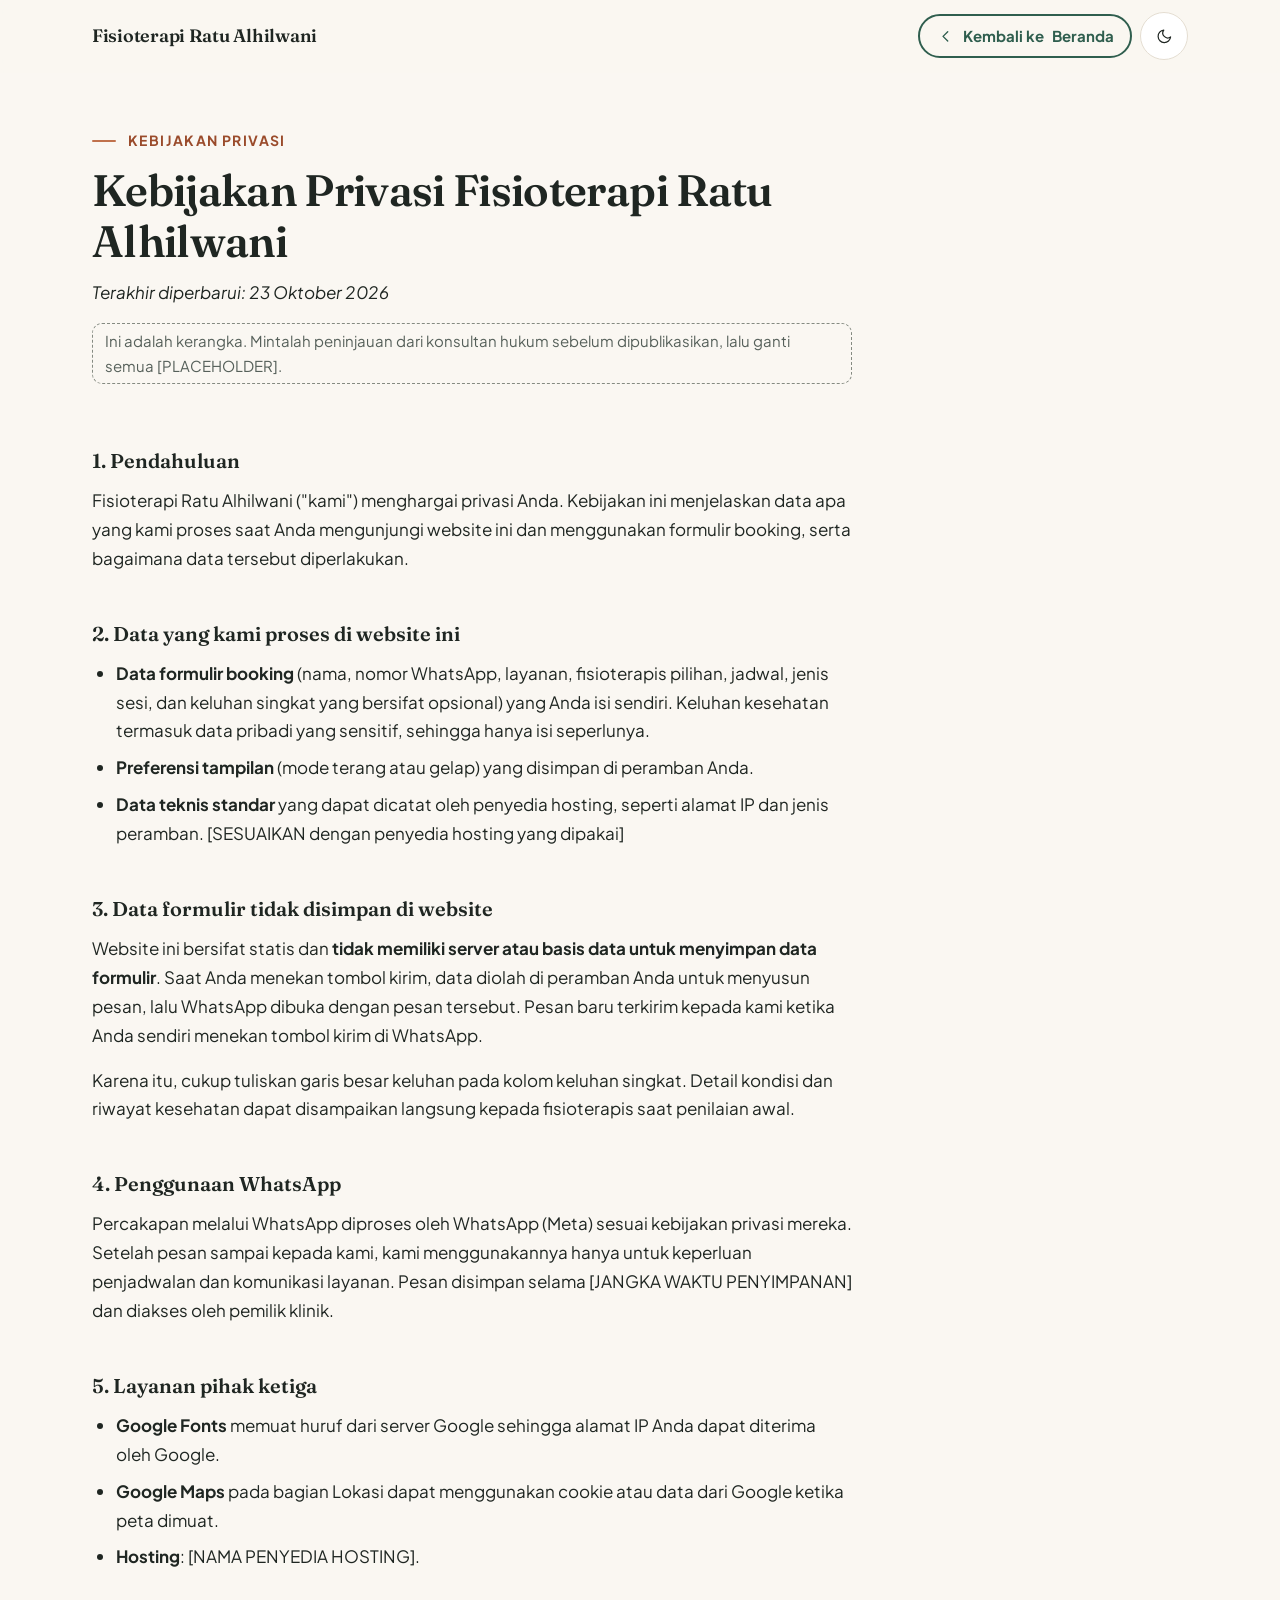
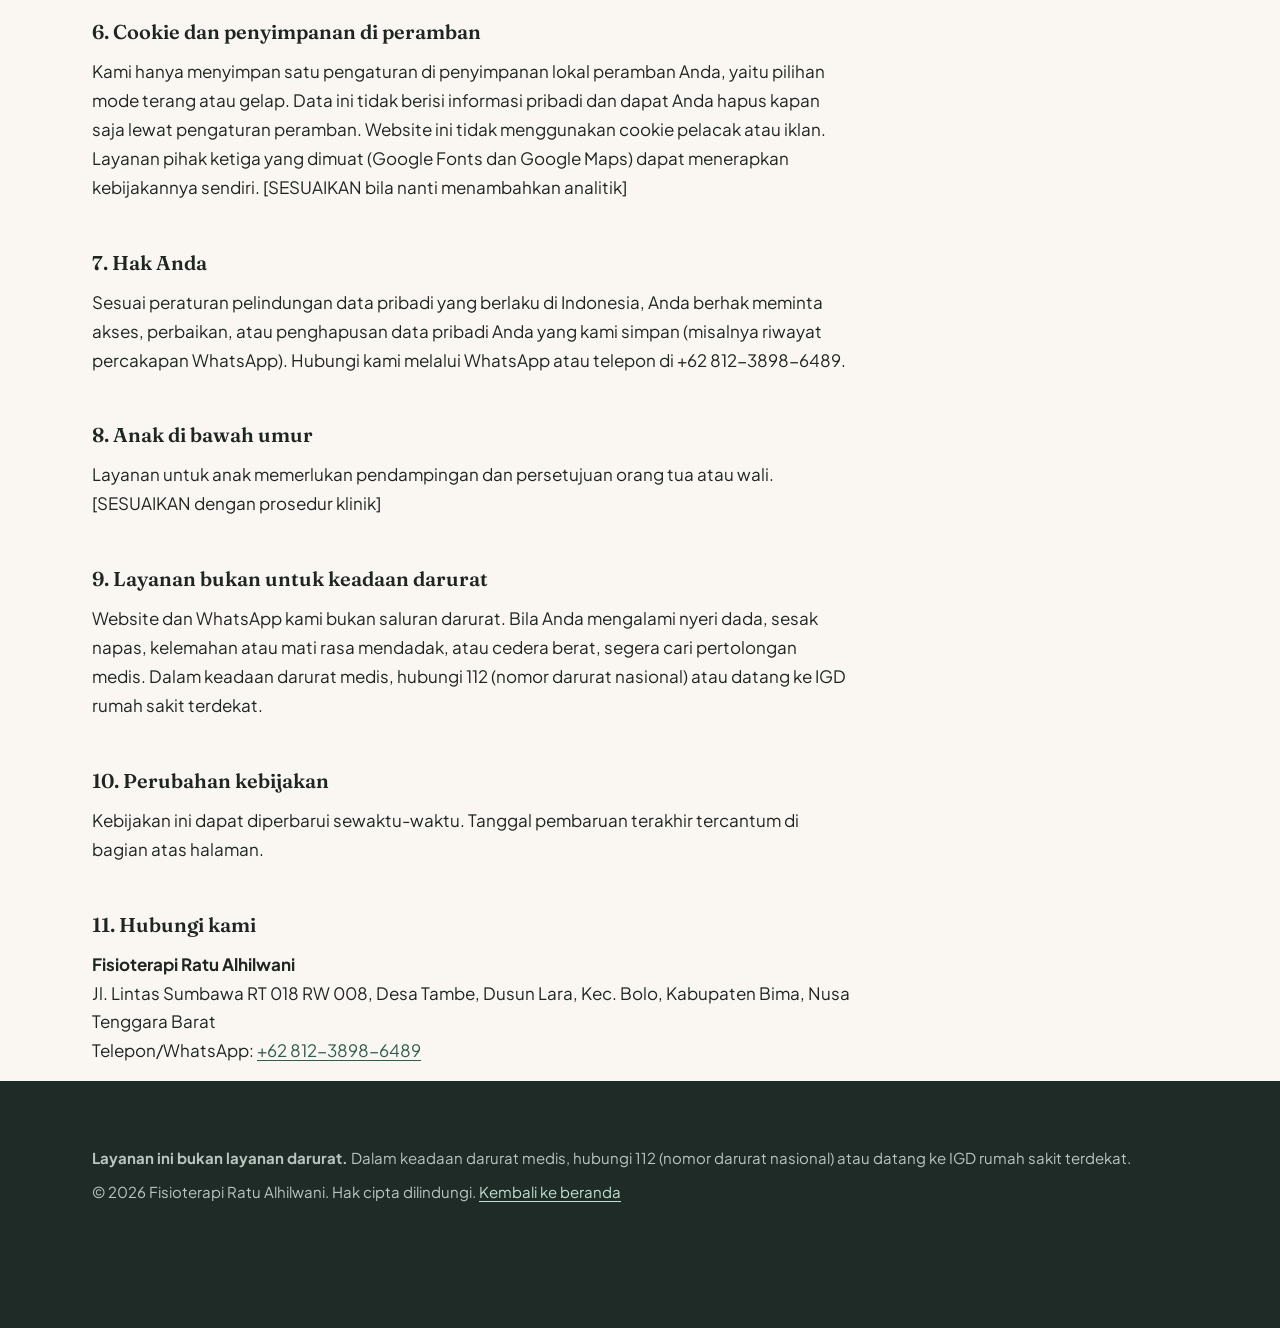
==== commit 71da57cc: "fix: tampilan HP sempit (header privasi, nama klinik, tombol pecah) - Halaman privasi: tombol kembal" ====
--- a/privacy.html
+++ b/privacy.html
@@ -73,7 +73,7 @@
         <span>Fisioterapi Ratu Alhilwani</span>
       </a>
       <div class="header-actions">
-        <a class="btn btn-outline btn-sm" href="index.html"><svg class="icon" aria-hidden="true"><use href="#i-left"/></svg> Kembali ke beranda</a>
+        <a class="btn btn-outline btn-sm back-home" href="index.html" aria-label="Kembali ke beranda"><svg class="icon" aria-hidden="true"><use href="#i-left"/></svg> <span class="back-label-long">Kembali ke </span>Beranda</a>
         <button class="icon-btn theme-toggle" id="theme-toggle" type="button" aria-label="Beralih ke mode gelap">
           <svg class="icon icon-moon" aria-hidden="true"><use href="#i-moon"/></svg>
           <svg class="icon icon-sun" aria-hidden="true"><use href="#i-sun"/></svg>
--- a/css/style.css
+++ b/css/style.css
@@ -207,7 +207,8 @@
   color: var(--text); text-decoration: none;
 }
 .brand:hover { color: var(--primary); }
-.brand span { display: -webkit-box; -webkit-box-orient: vertical; -webkit-line-clamp: 2; line-clamp: 2; overflow: hidden; }
+/* Nama boleh turun baris (tidak dipotong); area sentuh minimal 44px */
+.site-header .brand { display: inline-flex; align-items: center; min-height: var(--tap-min); }
 
 .nav ul { list-style: none; display: flex; gap: var(--space-1); }
 .nav a:not(.btn) {
@@ -540,7 +541,7 @@
 .site-footer a { color: var(--footer-link); }
 .site-footer a:hover { color: var(--footer-text); }
 .site-footer h2 { margin-bottom: var(--space-3); font-family: var(--font-body); font-size: var(--fs-body); font-weight: var(--fw-bold); letter-spacing: 0; color: var(--footer-text); }
-.site-footer .brand { display: inline-block; margin-bottom: var(--space-3); font-size: var(--fs-h3); color: var(--footer-text); }
+.site-footer .brand { display: inline-flex; align-items: center; min-height: var(--tap-min); margin-bottom: var(--space-3); font-size: var(--fs-h3); color: var(--footer-text); }
 .footer-grid { display: grid; gap: var(--space-6); grid-template-columns: repeat(auto-fit, minmax(min(100%, var(--footer-col-min)), 1fr)); }
 .footer-grid p, .footer-grid li { font-size: var(--fs-small); color: var(--footer-muted); }
 .footer-links { list-style: none; display: grid; gap: var(--space-1); }
@@ -580,7 +581,28 @@
 }
 .fab-wa-wrap:hover .fab-tooltip, .fab-wa:focus-visible + .fab-tooltip { opacity: 1; visibility: visible; }
 
+/* HP sempit (<= 400px): rapatkan agar teks tombol dan nama klinik tidak pecah/terpotong */
+@media (max-width: 400px) {
+  .site-header .brand { font-size: var(--fs-small); }
+  .eyebrow { letter-spacing: 0.04em; gap: var(--space-2); }
+  .eyebrow::before { width: var(--space-4); }
+  .header-inner { gap: var(--space-2); }
+  .header-actions { gap: var(--space-1); }
+  .btn { padding-inline: var(--space-4); gap: var(--space-2); }
+  .card, .form.card { padding: var(--space-4); }
+  .therapist .btn { width: 100%; }
+  .therapist .btn .icon { display: none; }
+}
+@media (max-width: 360px) {
+  .btn { padding-inline: var(--space-3); }
+  /* Label panjang boleh turun baris dengan rapi (bukan pil yang pecah) */
+  .therapist .btn { border-radius: var(--radius-md); }
+}
+
 /* ---------- 11. HALAMAN PRIVASI ---------- */
+/* Tombol kembali: teks tidak boleh pecah; di HP cukup "Beranda" */
+.header-actions .btn { white-space: nowrap; }
+@media (max-width: 599px) { .back-label-long { display: none; } }
 .page-top { padding-block: var(--space-7) var(--space-4); }
 .prose { max-width: var(--width-reading); }
 .prose h1 { font-size: var(--fs-h1); }
